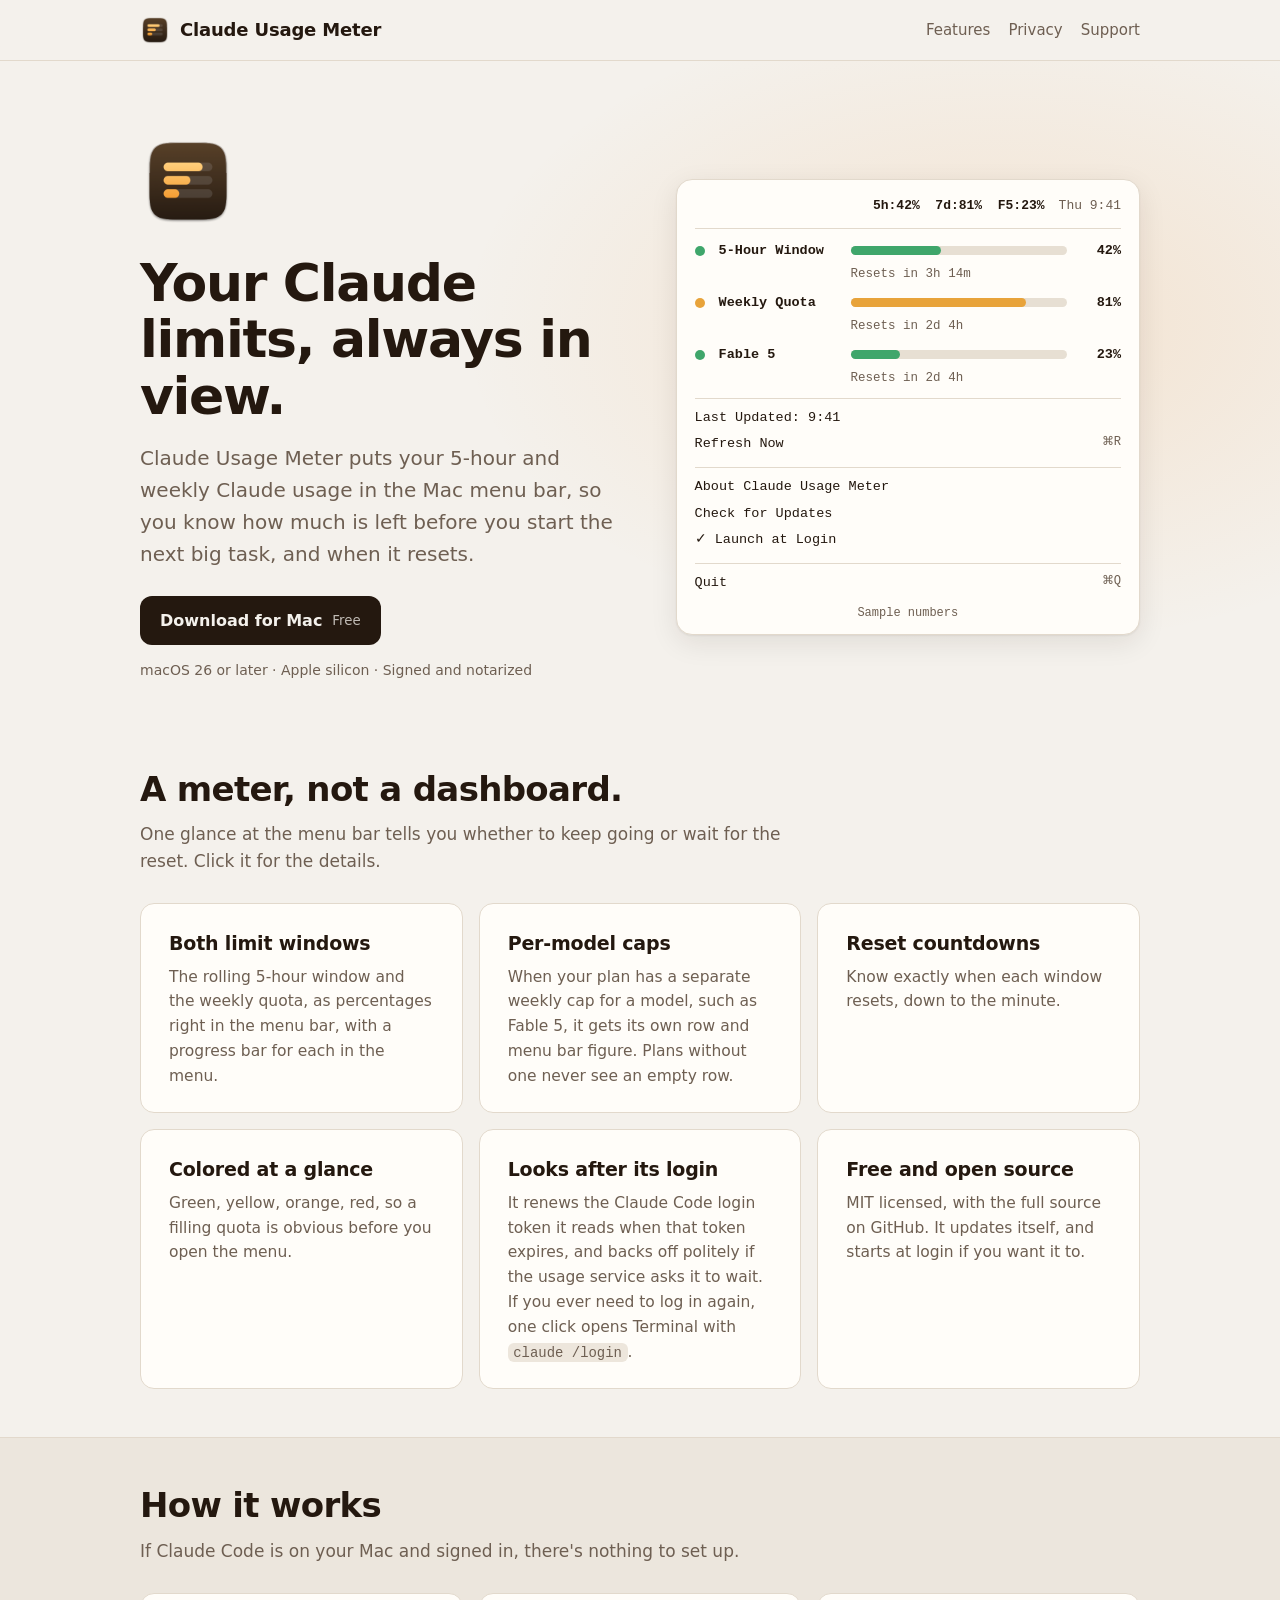
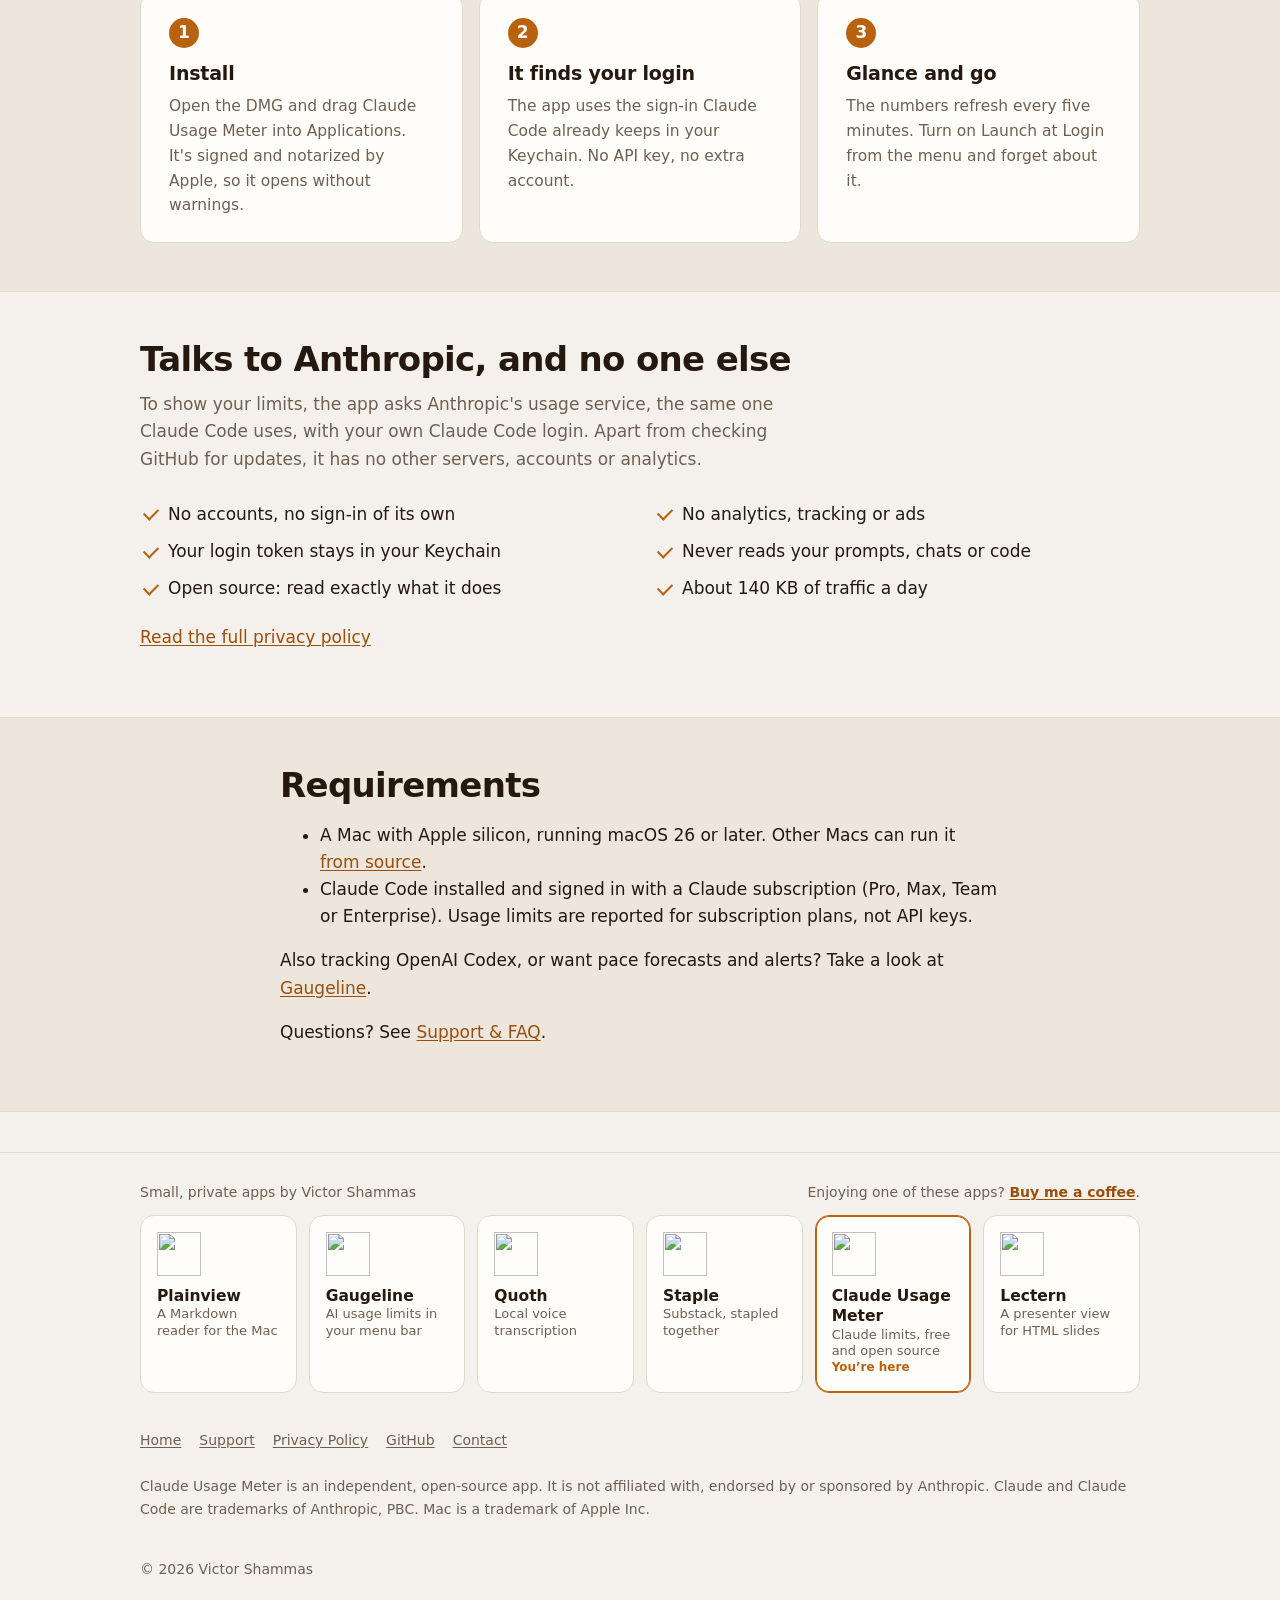
==== docs/index.html @ 20215e48 "App bar: add Lectern Co-Authored-By: Claude Opus 5.5 <noreply@anthropic.com>" ====
<!doctype html>
<html lang="en">
<head>
<meta charset="utf-8">
<meta name="viewport" content="width=device-width, initial-scale=1">
<title>Claude Usage Meter: your Claude limits in the Mac menu bar</title>
<meta name="description" content="Claude Usage Meter is a free, open-source Mac menu bar app that shows your Claude 5-hour and weekly usage limits, with reset countdowns. It uses your existing Claude Code login.">
<meta name="color-scheme" content="light dark">
<meta property="og:title" content="Claude Usage Meter">
<meta property="og:description" content="Your Claude usage limits, at a glance in the Mac menu bar. Free and open source.">
<meta property="og:image" content="https://victorshammas.com/claude-usage-meter/icon.png">
<link rel="icon" type="image/png" href="favicon.png">
<link rel="apple-touch-icon" href="apple-touch-icon.png">
<link rel="stylesheet" href="style.css">
</head>
<body>
<header class="site-header">
  <div class="wrap">
    <a class="brand" href="./"><img src="icon.png" alt="" width="30" height="30">Claude Usage Meter</a>
    <nav class="nav" aria-label="Main">
      <a href="#features" class="hide-sm">Features</a>
      <a href="#privacy" class="hide-sm">Privacy</a>
      <a href="support.html">Support</a>
    </nav>
  </div>
</header>

<main>
  <section class="hero">
    <div class="wrap">
      <div>
        <img class="hero-icon" src="icon.png" alt="Claude Usage Meter app icon" width="96" height="96">
        <h1>Your Claude limits, always in view.</h1>
        <p class="lede">Claude Usage Meter puts your 5-hour and weekly Claude usage in the Mac menu bar, so you know how much is left before you start the next big task, and when it resets.</p>
        <div class="cta-row">
          <a class="btn" href="https://github.com/victor-shammas/claude-usage-meter/releases/latest/download/ClaudeUsageMeter.dmg">Download for Mac <small>Free</small></a>
          <span class="fineprint">macOS 26 or later · Apple silicon · Signed and notarized</span>
        </div>
      </div>

      <figure class="mock" aria-label="Illustration of the Claude Usage Meter menu with sample numbers" role="img">
        <div class="mock-bar"><b>5h:42%  7d:81%  F5:23%</b><span>Thu 9:41</span></div>
        <div class="row"><span class="dot ok"></span><span class="label">5-Hour Window</span><span class="bar ok"><i style="width:42%"></i></span><span class="pct">42%</span>
          <span class="meta">Resets in 3h 14m</span></div>
        <div class="row"><span class="dot warn"></span><span class="label">Weekly Quota</span><span class="bar warn"><i style="width:81%"></i></span><span class="pct">81%</span>
          <span class="meta">Resets in 2d 4h</span></div>
        <div class="row"><span class="dot ok"></span><span class="label">Fable 5</span><span class="bar ok"><i style="width:23%"></i></span><span class="pct">23%</span>
          <span class="meta">Resets in 2d 4h</span></div>
        <div class="sep"></div>
        <div class="item"><span>Last Updated: 9:41</span></div>
        <div class="item"><span>Refresh Now</span><kbd>⌘R</kbd></div>
        <div class="sep"></div>
        <div class="item"><span>About Claude Usage Meter</span></div>
        <div class="item"><span>Check for Updates</span></div>
        <div class="item"><span>✓ Launch at Login</span></div>
        <div class="sep"></div>
        <div class="item"><span>Quit</span><kbd>⌘Q</kbd></div>
        <p class="demo">Sample numbers</p>
      </figure>
    </div>
  </section>

  <section id="features">
    <div class="wrap">
      <h2>A meter, not a dashboard.</h2>
      <p class="section-lede">One glance at the menu bar tells you whether to keep going or wait for the reset. Click it for the details.</p>
      <div class="grid">
        <div class="card"><h3>Both limit windows</h3><p>The rolling 5-hour window and the weekly quota, as percentages right in the menu bar, with a progress bar for each in the menu.</p></div>
        <div class="card"><h3>Per-model caps</h3><p>When your plan has a separate weekly cap for a model, such as Fable 5, it gets its own row and menu bar figure. Plans without one never see an empty row.</p></div>
        <div class="card"><h3>Reset countdowns</h3><p>Know exactly when each window resets, down to the minute.</p></div>
        <div class="card"><h3>Colored at a glance</h3><p>Green, yellow, orange, red, so a filling quota is obvious before you open the menu.</p></div>
        <div class="card"><h3>Looks after its login</h3><p>It renews the Claude Code login token it reads when that token expires, and backs off politely if the usage service asks it to wait. If you ever need to log in again, one click opens Terminal with <code>claude /login</code>.</p></div>
        <div class="card"><h3>Free and open source</h3><p>MIT licensed, with the full source on GitHub. It updates itself, and starts at login if you want it to.</p></div>
      </div>
    </div>
  </section>

  <section class="band" id="how">
    <div class="wrap">
      <h2>How it works</h2>
      <p class="section-lede">If Claude Code is on your Mac and signed in, there's nothing to set up.</p>
      <div class="steps">
        <div class="card"><h3>Install</h3><p>Open the DMG and drag Claude Usage Meter into Applications. It's signed and notarized by Apple, so it opens without warnings.</p></div>
        <div class="card"><h3>It finds your login</h3><p>The app uses the sign-in Claude Code already keeps in your Keychain. No API key, no extra account.</p></div>
        <div class="card"><h3>Glance and go</h3><p>The numbers refresh every five minutes. Turn on Launch at Login from the menu and forget about it.</p></div>
      </div>
    </div>
  </section>

  <section id="privacy">
    <div class="wrap">
      <h2>Talks to Anthropic, and no one else</h2>
      <p class="section-lede">To show your limits, the app asks Anthropic's usage service, the same one Claude Code uses, with your own Claude Code login. Apart from checking GitHub for updates, it has no other servers, accounts or analytics.</p>
      <ul class="checks">
        <li>No accounts, no sign-in of its own</li>
        <li>No analytics, tracking or ads</li>
        <li>Your login token stays in your Keychain</li>
        <li>Never reads your prompts, chats or code</li>
        <li>Open source: read exactly what it does</li>
        <li>About 140 KB of traffic a day</li>
      </ul>
      <p style="margin-top:22px"><a href="privacy.html">Read the full privacy policy</a></p>
    </div>
  </section>

  <section class="band">
    <div class="wrap narrow">
      <h2>Requirements</h2>
      <ul>
        <li>A Mac with Apple silicon, running macOS 26 or later. Other Macs can run it <a href="https://github.com/victor-shammas/claude-usage-meter#run-from-source">from source</a>.</li>
        <li>Claude Code installed and signed in with a Claude subscription (Pro, Max, Team or Enterprise). Usage limits are reported for subscription plans, not API keys.</li>
      </ul>
      <p>Also tracking OpenAI Codex, or want pace forecasts and alerts? Take a look at <a href="https://victorshammas.com/gaugeline/">Gaugeline</a>.</p>
      <p>Questions? See <a href="support.html">Support &amp; FAQ</a>.</p>
    </div>
  </section>
</main>

<section class="app-bar" aria-label="Apps by Victor Shammas">
  <div class="wrap">
    <div class="app-bar-head">
      <p class="app-bar-title"><a href="https://victorshammas.com/apps/">Small, private apps by Victor Shammas</a></p>
      <p class="app-bar-coffee">Enjoying one of these apps? <a href="https://buymeacoffee.com/victorshammas">Buy me a coffee</a>.</p>
    </div>
    <div class="app-tiles">
      <a class="app-tile" href="https://victorshammas.com/plainview/"><img src="https://victorshammas.com/plainview/icon.png" alt="" width="44" height="44"><span><strong>Plainview</strong><small>A Markdown reader for the Mac</small></span></a>
      <a class="app-tile" href="https://victorshammas.com/gaugeline/"><img src="https://victorshammas.com/gaugeline/icon.png" alt="" width="44" height="44"><span><strong>Gaugeline</strong><small>AI usage limits in your menu bar</small></span></a>
      <a class="app-tile" href="https://victorshammas.com/quoth/"><img src="https://victorshammas.com/quoth/icon.png" alt="" width="44" height="44"><span><strong>Quoth</strong><small>Local voice transcription</small></span></a>
      <a class="app-tile" href="https://victorshammas.com/staple/"><img src="https://victorshammas.com/staple/icon.png" alt="" width="44" height="44"><span><strong>Staple</strong><small>Substack, stapled together</small></span></a>
      <a class="app-tile current" aria-current="page" href="https://victorshammas.com/claude-usage-meter/"><img src="https://victorshammas.com/claude-usage-meter/icon.png" alt="" width="44" height="44"><span><strong>Claude Usage Meter</strong><small>Claude limits, free and open source</small><em>You’re here</em></span></a>
      <a class="app-tile" href="https://victorshammas.com/lectern/"><img src="https://victorshammas.com/lectern/icon.png" alt="" width="44" height="44"><span><strong>Lectern</strong><small>A presenter view for HTML slides</small></span></a>
    </div>
  </div>
</section>

<footer>
  <div class="wrap">
    <nav aria-label="Footer"><a href="./">Home</a><a href="support.html">Support</a><a href="privacy.html">Privacy Policy</a><a href="https://github.com/victor-shammas/claude-usage-meter">GitHub</a><a href="mailto:contact+claude-usage-meter@victorshammas.com">Contact</a></nav>
    <p>Claude Usage Meter is an independent, open-source app. It is not affiliated with, endorsed by or sponsored by Anthropic. Claude and Claude Code are trademarks of Anthropic, PBC. Mac is a trademark of Apple Inc.</p>
    <p>© 2026 Victor Shammas</p>
  </div>
</footer>
</body>
</html>
---- docs/style.css ----
/* Claude Usage Meter site: one stylesheet, no external fonts, scripts or trackers.
   Shared with Plainview, Gaugeline and Quoth, apart from the hero mock. */
:root {
  /* Brand palette, matching the app icon: espresso (#46321F → #1C140E), amber (#FFC56A → #EE8A25), cream (#FFF1DC). */
  --bg: #f4f1ec;
  --surface: #fffdf9;
  --surface-2: #ece6dd;
  --text: #24180f;
  --muted: #6e5f52;
  --line: #e2d9cc;
  --accent: #b8610f;
  --accent-ink: #ffffff;
  --link: #9a4f0b;
  --glow: rgba(238, 138, 37, .14);
  --ok: #3fa66b;
  --warn: #e8a33a;
  --bad: #e0563a;
  --track: #e7dfd3;
  --code-bg: #ede6dc;
  --shadow: 0 1px 2px rgba(36, 24, 15, .06), 0 8px 28px rgba(36, 24, 15, .09);
  --radius: 14px;
  color-scheme: light dark;
}
@media (prefers-color-scheme: dark) {
  :root {
    --bg: #1c140e;
    --surface: #2a1f16;
    --surface-2: #241a12;
    --text: #f6ebdd;
    --muted: #bca892;
    --line: #46321f;
    --accent: #ffb457;
    --accent-ink: #1c140e;
    --link: #ffc56a;
    --glow: rgba(255, 197, 106, .12);
    --track: #46321f;
    --code-bg: #33261b;
    --shadow: 0 1px 2px rgba(0, 0, 0, .35), 0 10px 30px rgba(0, 0, 0, .4);
  }
}

* { box-sizing: border-box; }
html { -webkit-text-size-adjust: 100%; }
body {
  margin: 0;
  background: var(--bg);
  color: var(--text);
  font: 17px/1.6 -apple-system, BlinkMacSystemFont, "SF Pro Text", "Segoe UI", system-ui, sans-serif;
  -webkit-font-smoothing: antialiased;
}
a { color: var(--link); text-underline-offset: 2px; }
a:hover { text-decoration-thickness: 2px; }
img { max-width: 100%; height: auto; }
code, kbd {
  font: .9em/1.4 ui-monospace, "SF Mono", Menlo, monospace;
  background: var(--code-bg);
  border-radius: 6px;
  padding: .12em .4em;
  overflow-wrap: anywhere;
}
pre {
  background: var(--code-bg);
  border-radius: 10px;
  padding: 14px 16px;
  overflow-x: auto;
  font: 14px/1.5 ui-monospace, "SF Mono", Menlo, monospace;
}
pre code { background: none; padding: 0; }

.wrap { max-width: 1040px; margin: 0 auto; padding: 0 20px; }
.narrow { max-width: 760px; }

/* Header */
.site-header { border-bottom: 1px solid var(--line); background: color-mix(in srgb, var(--bg) 88%, transparent); position: sticky; top: 0; backdrop-filter: saturate(160%) blur(12px); -webkit-backdrop-filter: saturate(160%) blur(12px); z-index: 10; }
.site-header .wrap { display: flex; align-items: center; justify-content: space-between; gap: 16px; height: 60px; }
.brand { display: flex; align-items: center; gap: 10px; font-weight: 700; font-size: 18px; color: var(--text); text-decoration: none; letter-spacing: -.01em; }
.brand img { width: 30px; height: 30px; }
.nav { display: flex; gap: 18px; font-size: 15px; }
.nav a { color: var(--muted); text-decoration: none; }
.nav a:hover, .nav a[aria-current="page"] { color: var(--text); }

/* Hero */
.hero { padding: 72px 0 40px; background: radial-gradient(60% 70% at 78% 40%, var(--glow), transparent 70%); }
.hero .wrap { display: grid; grid-template-columns: 1.05fr 1fr; gap: 48px; align-items: center; }
.hero-icon { width: 96px; height: 96px; margin-bottom: 18px; }
h1 { font-size: clamp(34px, 5vw, 52px); line-height: 1.08; letter-spacing: -.025em; margin: 0 0 18px; }
.lede { font-size: 20px; color: var(--muted); margin: 0 0 26px; max-width: 34em; }
.cta-row { display: flex; flex-wrap: wrap; align-items: center; gap: 14px 18px; }
.btn {
  display: inline-flex; align-items: center; gap: 10px;
  background: var(--text); color: var(--bg);
  padding: 12px 20px; border-radius: 12px;
  font-weight: 600; text-decoration: none; font-size: 16px;
}
.btn:hover { opacity: .9; }
.btn small { font-weight: 500; opacity: .75; }
.fineprint { color: var(--muted); font-size: 14px; }

/* Menu mock (pure CSS, sample numbers): the app's menu bar title and dropdown. */
.mock { margin: 0; background: var(--surface); border: 1px solid var(--line); border-radius: 16px; box-shadow: var(--shadow); padding: 16px 18px 12px; font: 13.5px/1.5 ui-monospace, "SF Mono", Menlo, monospace; }
.mock-bar { display: flex; justify-content: flex-end; gap: 14px; color: var(--muted); font-size: 13px; padding-bottom: 12px; border-bottom: 1px solid var(--line); margin-bottom: 12px; }
.mock-bar b { color: var(--text); font-weight: 600; font-variant-numeric: tabular-nums; white-space: pre; }
.row { display: grid; grid-template-columns: 14px 122px 1fr 44px; gap: 10px; align-items: center; margin: 9px 0; }
.row .dot { width: 10px; height: 10px; border-radius: 50%; }
.row .label { font-weight: 600; }
.row .pct { text-align: right; font-variant-numeric: tabular-nums; font-weight: 600; }
.bar { position: relative; height: 9px; border-radius: 9px; background: var(--track); }
.bar > i { position: absolute; inset: 0 auto 0 0; border-radius: 9px; }
.ok > i, .dot.ok { background: var(--ok); } .warn > i, .dot.warn { background: var(--warn); } .bad > i, .dot.bad { background: var(--bad); }
.meta { grid-column: 3 / 5; color: var(--muted); font-size: 12.5px; margin-top: -6px; }
.mock .sep { border-top: 1px solid var(--line); margin: 10px 0 6px; }
.mock .item { color: var(--text); font-size: 13.5px; padding: 3px 0; display: flex; justify-content: space-between; }
.mock .item kbd { background: none; color: var(--muted); padding: 0; }
.mock .demo { color: var(--muted); font-size: 12px; text-align: center; margin: 8px 0 0; }

/* Download panel */
.download { display: grid; grid-template-columns: 1fr auto; gap: 24px; align-items: center; }
.download .btn { white-space: nowrap; }
@media (max-width: 820px) { .download { grid-template-columns: 1fr; } }

/* Sections */
section { padding: 48px 0; }
h2 { font-size: clamp(26px, 3.4vw, 34px); letter-spacing: -.02em; line-height: 1.15; margin: 0 0 12px; }
h3 { font-size: 19px; margin: 0 0 6px; letter-spacing: -.01em; }
.section-lede { color: var(--muted); margin: 0 0 28px; max-width: 40em; }
.grid { display: grid; grid-template-columns: repeat(3, 1fr); gap: 16px; }
.card { background: var(--surface); border: 1px solid var(--line); border-radius: var(--radius); padding: 24px 28px; }
.card p { margin: 0; color: var(--muted); font-size: 15.5px; }
.steps { counter-reset: s; display: grid; grid-template-columns: repeat(3, 1fr); gap: 16px; }
.steps .card::before { counter-increment: s; content: counter(s); display: inline-grid; place-items: center; width: 30px; height: 30px; border-radius: 50%; background: var(--accent); color: var(--accent-ink); font-weight: 700; margin-bottom: 10px; }
.band { background: var(--surface-2); border-block: 1px solid var(--line); }
.checks { list-style: none; padding: 0; margin: 0; display: grid; grid-template-columns: 1fr 1fr; gap: 10px 28px; }
.checks li { padding-left: 28px; position: relative; }
.checks li::before { content: ""; position: absolute; left: 4px; top: .45em; width: 12px; height: 7px; border-left: 2.5px solid var(--accent); border-bottom: 2.5px solid var(--accent); transform: rotate(-45deg); }

/* Docs pages */
.doc { padding: 48px 0 24px; }
.doc h1 { font-size: clamp(30px, 4.4vw, 42px); }
.doc h2 { font-size: 24px; margin-top: 40px; }
.doc h3 { margin-top: 26px; }
.doc p, .doc li { color: var(--text); }
.doc .meta-line { color: var(--muted); margin-top: -6px; }
.tldr { background: var(--surface); border: 1px solid var(--line); border-left: 4px solid var(--accent); border-radius: 10px; padding: 18px 28px; margin: 24px 0; }
.tldr ul { margin: 8px 0 0; padding-left: 20px; }
table { width: 100%; border-collapse: collapse; margin: 16px 0; font-size: 15.5px; display: block; overflow-x: auto; }
th, td { text-align: left; vertical-align: top; padding: 10px 12px; border-bottom: 1px solid var(--line); }
th { color: var(--muted); font-weight: 600; font-size: 14px; }
details { background: var(--surface); border: 1px solid var(--line); border-radius: 12px; padding: 6px 28px; margin: 12px 0; }
details[open] { padding-bottom: 18px; }
summary { cursor: pointer; font-weight: 600; padding: 14px 0; list-style-position: inside; }
summary::-webkit-details-marker { margin-right: 6px; }
details > :not(summary) { margin-left: 0; margin-right: 0; }
summary::marker { color: var(--muted); }
.toc { display: flex; flex-wrap: wrap; gap: 8px; margin: 18px 0 8px; padding: 0; list-style: none; }
.toc a { display: inline-block; padding: 6px 12px; border: 1px solid var(--line); border-radius: 999px; text-decoration: none; color: var(--text); font-size: 14.5px; background: var(--surface); }

/* Footer */
footer { border-top: 1px solid var(--line); margin-top: 40px; padding: 28px 0 40px; color: var(--muted); font-size: 14px; }
footer .wrap { display: grid; gap: 10px; }
footer nav { display: flex; flex-wrap: wrap; gap: 18px; }
footer a { color: var(--muted); }

@media (max-width: 820px) {
  details, .card, .tldr { padding-left: 20px; padding-right: 20px; }
  .hero { padding-top: 40px; }
  .hero .wrap, .grid, .steps { grid-template-columns: 1fr; }
  .hero .wrap { gap: 32px; }
  .checks { grid-template-columns: 1fr; }
  .nav { gap: 14px; }
}
@media (max-width: 600px) {
  .stack thead { display: none; }
  .stack, .stack tbody, .stack tr, .stack td { display: block; width: 100%; }
  .stack tr { border-bottom: 1px solid var(--line); padding: 8px 0; }
  .stack td { border: 0; padding: 4px 0; }
  .stack td:first-child { font-weight: 600; }
  .stack td:not(:first-child)::before { content: attr(data-label) ": "; color: var(--muted); font-weight: 600; }
}
@media (max-width: 420px) {
  .nav a.hide-sm { display: none; }
  body { font-size: 16px; }
  .lede { font-size: 18px; }
}

/* App bar: the family of apps, shared by every site (Plainview, Gaugeline, Quoth, Staple, Claude Usage Meter). */
.app-bar { border-top: 1px solid var(--line); margin-top: 40px; padding: 28px 0 8px; }
.app-bar + footer { margin-top: 0; border-top: 0; }
.app-bar-title { color: var(--muted); font-size: 14px; margin: 0 0 12px; }
.app-bar-head { display: flex; flex-wrap: wrap; justify-content: space-between; align-items: baseline; gap: 4px 18px; margin: 0 0 12px; }
.app-bar-head p { margin: 0; color: var(--muted); font-size: 14px; }
.app-bar-title a { color: inherit; text-decoration: none; }
.app-bar-title a:hover { color: var(--text); text-decoration: underline; }
.app-bar-coffee a { color: var(--link); font-weight: 600; }
.app-tiles { display: grid; grid-template-columns: repeat(6, 1fr); gap: 12px; }
.app-tile { display: flex; align-items: center; gap: 12px; padding: 12px 14px; border: 1px solid var(--line); border-radius: var(--radius); background: var(--surface); color: var(--text); text-decoration: none; }
.app-tile:hover { border-color: var(--accent); }
.app-tile img { width: 44px; height: 44px; flex: none; }
.app-tile span { display: grid; line-height: 1.3; }
.app-tile strong { font-size: 15.5px; }
.app-tile small { color: var(--muted); font-size: 13px; }
.app-tile em { color: var(--accent); font-size: 12px; font-style: normal; font-weight: 600; }
.app-tile.current { box-shadow: inset 0 0 0 1px var(--accent); border-color: var(--accent); }
/* Five across: stack icon over text so the names fit on one line. */
@media (min-width: 1001px) {
  .app-tile { flex-direction: column; align-items: flex-start; gap: 10px; padding: 16px; }
}
@media (max-width: 1000px) { .app-tiles { grid-template-columns: repeat(3, 1fr); } }
@media (max-width: 760px) { .app-tiles { grid-template-columns: 1fr 1fr; } }
@media (max-width: 560px) { .app-tiles { grid-template-columns: 1fr; } }
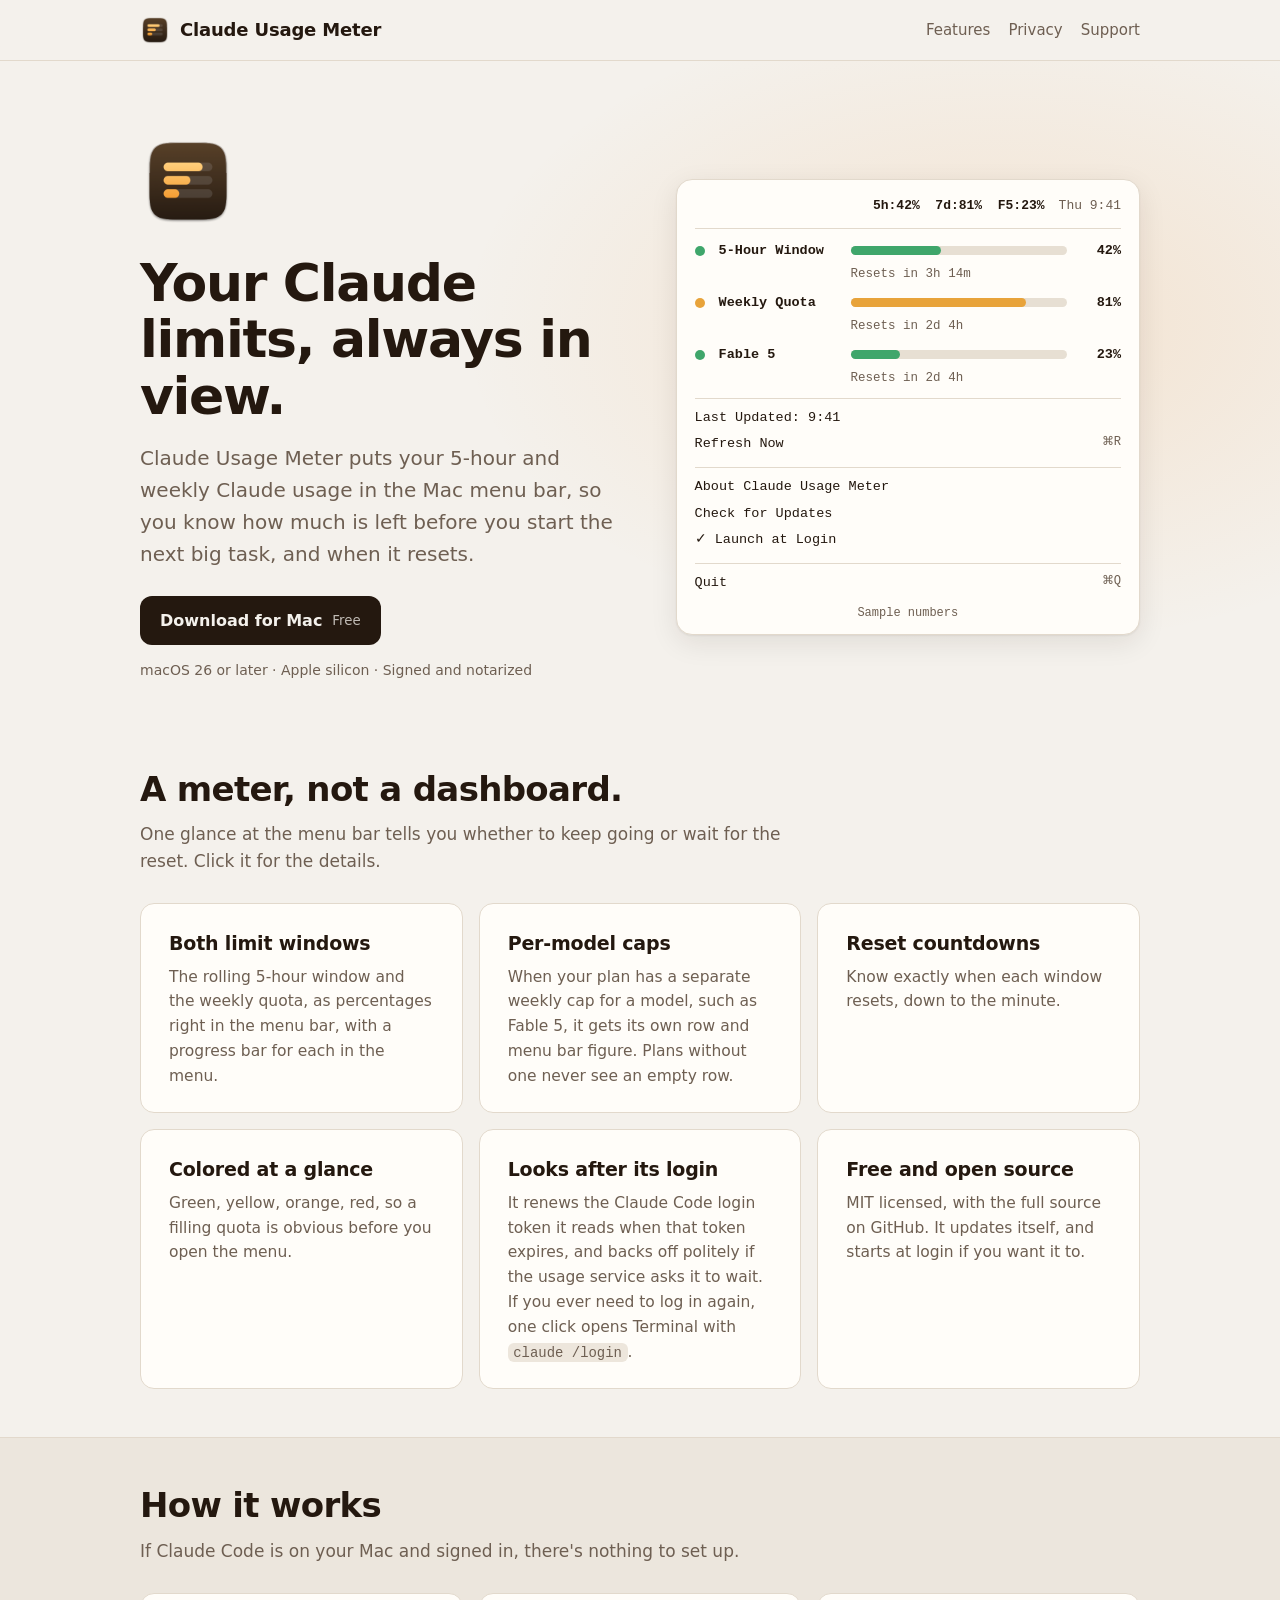
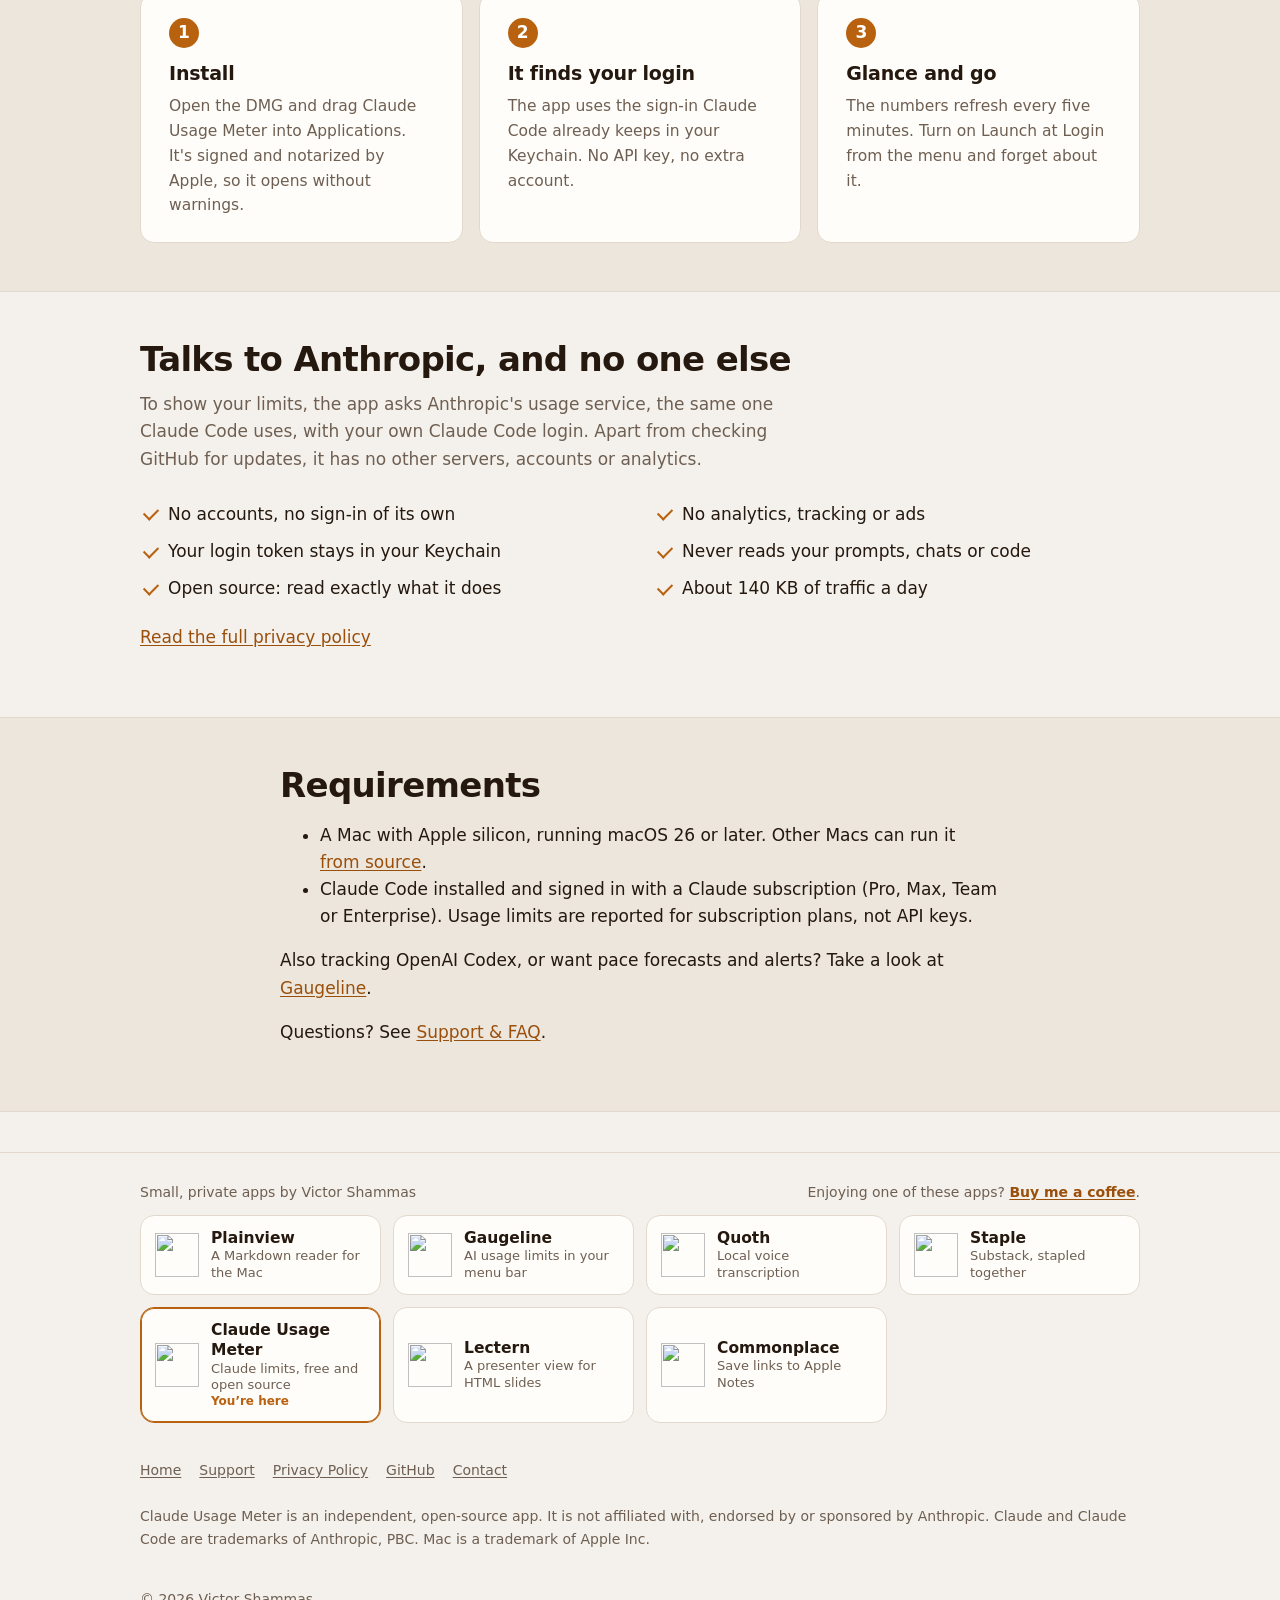
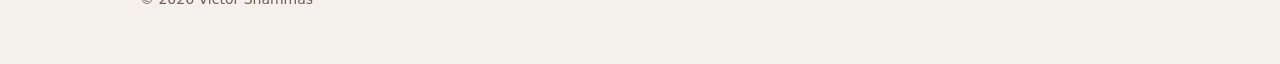
==== commit 5defa097: "App bar: add Commonplace; four across, then three Adds a Commonplace tile (victorshammas.com/commonp" ====
--- a/docs/index.html
+++ b/docs/index.html
@@ -129,6 +129,7 @@
       <a class="app-tile" href="https://victorshammas.com/staple/"><img src="https://victorshammas.com/staple/icon.png" alt="" width="44" height="44"><span><strong>Staple</strong><small>Substack, stapled together</small></span></a>
       <a class="app-tile current" aria-current="page" href="https://victorshammas.com/claude-usage-meter/"><img src="https://victorshammas.com/claude-usage-meter/icon.png" alt="" width="44" height="44"><span><strong>Claude Usage Meter</strong><small>Claude limits, free and open source</small><em>You’re here</em></span></a>
       <a class="app-tile" href="https://victorshammas.com/lectern/"><img src="https://victorshammas.com/lectern/icon.png" alt="" width="44" height="44"><span><strong>Lectern</strong><small>A presenter view for HTML slides</small></span></a>
+      <a class="app-tile" href="https://victorshammas.com/commonplace/"><img src="https://victorshammas.com/commonplace/icon.png" alt="" width="44" height="44"><span><strong>Commonplace</strong><small>Save links to Apple Notes</small></span></a>
     </div>
   </div>
 </section>
--- a/docs/style.css
+++ b/docs/style.css
@@ -182,7 +182,7 @@
   .lede { font-size: 18px; }
 }
 
-/* App bar: the family of apps, shared by every site (Plainview, Gaugeline, Quoth, Staple, Claude Usage Meter). */
+/* App bar: the family of apps, shared by every site (Plainview, Gaugeline, Quoth, Staple, Claude Usage Meter, Lectern, Commonplace). */
 .app-bar { border-top: 1px solid var(--line); margin-top: 40px; padding: 28px 0 8px; }
 .app-bar + footer { margin-top: 0; border-top: 0; }
 .app-bar-title { color: var(--muted); font-size: 14px; margin: 0 0 12px; }
@@ -191,7 +191,7 @@
 .app-bar-title a { color: inherit; text-decoration: none; }
 .app-bar-title a:hover { color: var(--text); text-decoration: underline; }
 .app-bar-coffee a { color: var(--link); font-weight: 600; }
-.app-tiles { display: grid; grid-template-columns: repeat(6, 1fr); gap: 12px; }
+.app-tiles { display: grid; grid-template-columns: repeat(4, 1fr); gap: 12px; }
 .app-tile { display: flex; align-items: center; gap: 12px; padding: 12px 14px; border: 1px solid var(--line); border-radius: var(--radius); background: var(--surface); color: var(--text); text-decoration: none; }
 .app-tile:hover { border-color: var(--accent); }
 .app-tile img { width: 44px; height: 44px; flex: none; }
@@ -200,10 +200,7 @@
 .app-tile small { color: var(--muted); font-size: 13px; }
 .app-tile em { color: var(--accent); font-size: 12px; font-style: normal; font-weight: 600; }
 .app-tile.current { box-shadow: inset 0 0 0 1px var(--accent); border-color: var(--accent); }
-/* Five across: stack icon over text so the names fit on one line. */
-@media (min-width: 1001px) {
-  .app-tile { flex-direction: column; align-items: flex-start; gap: 10px; padding: 16px; }
-}
+/* Seven apps: four across, then three; icon beside the text. */
 @media (max-width: 1000px) { .app-tiles { grid-template-columns: repeat(3, 1fr); } }
 @media (max-width: 760px) { .app-tiles { grid-template-columns: 1fr 1fr; } }
 @media (max-width: 560px) { .app-tiles { grid-template-columns: 1fr; } }
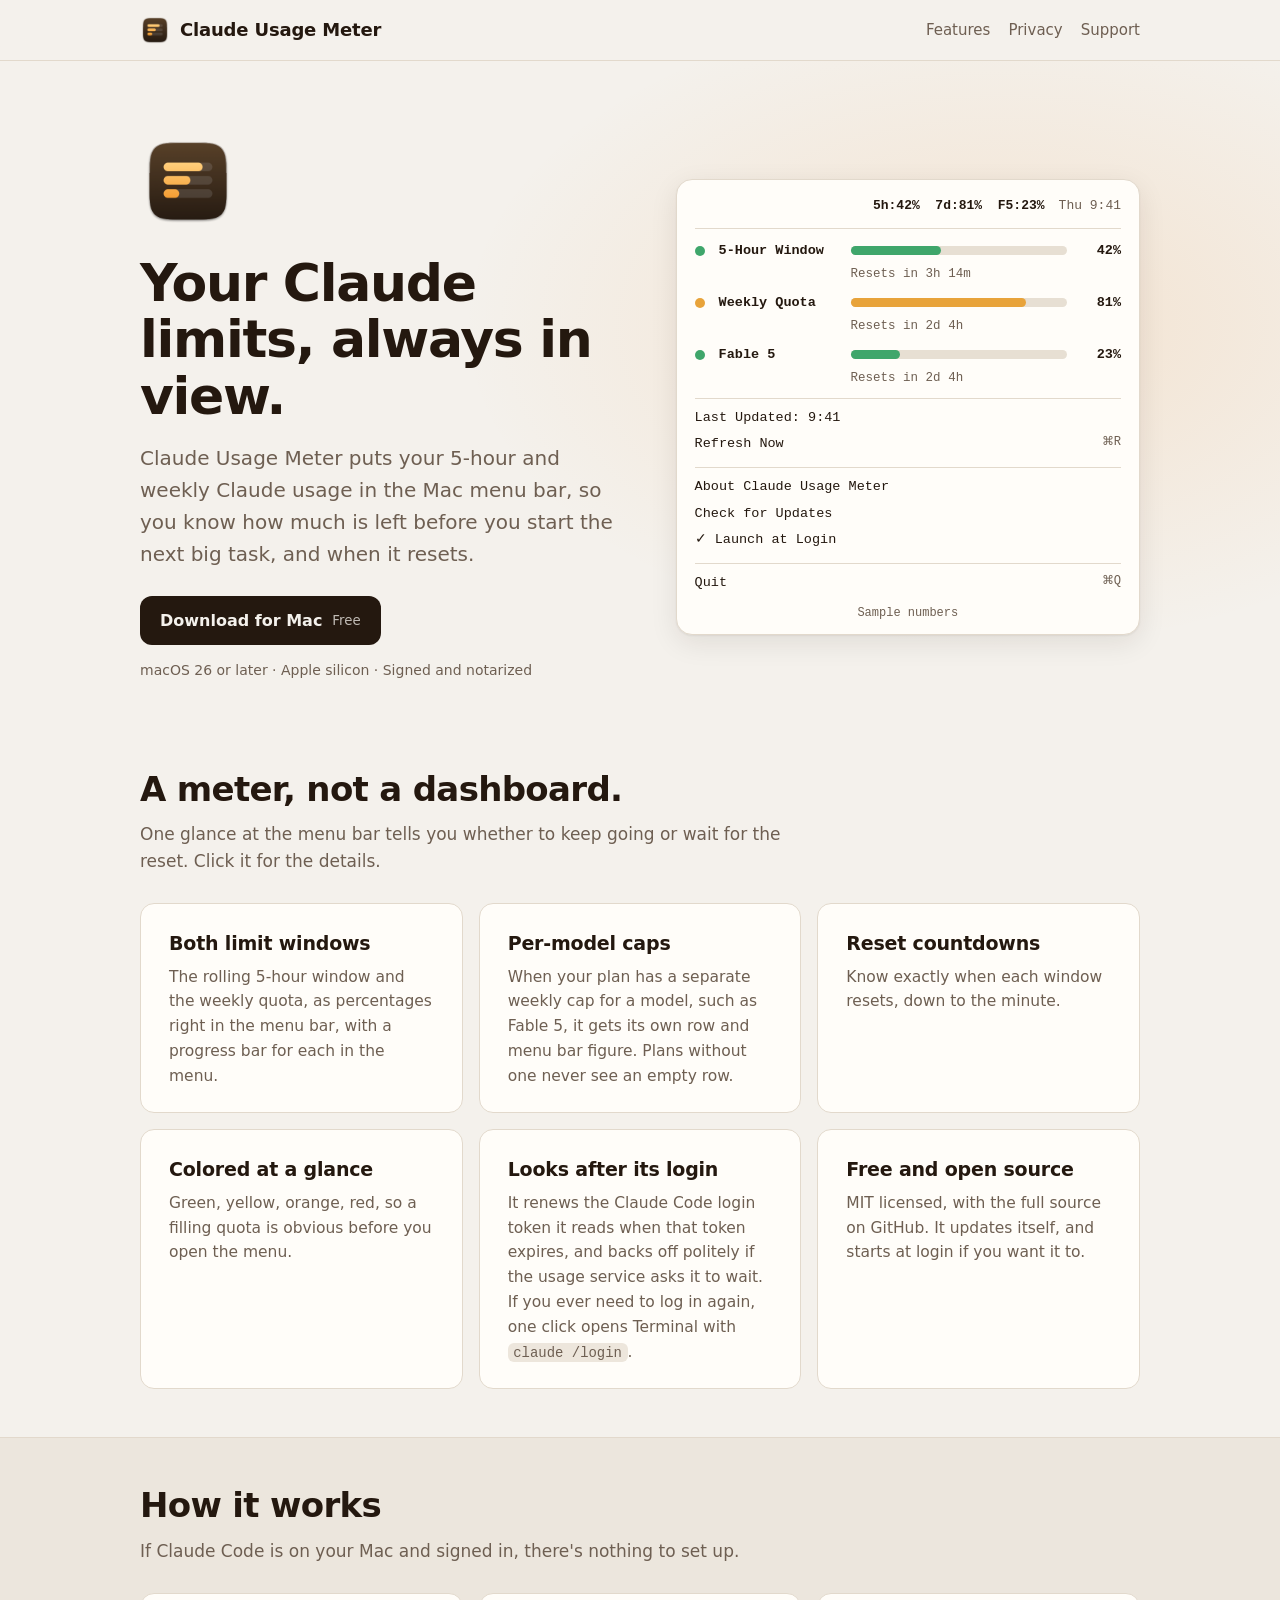
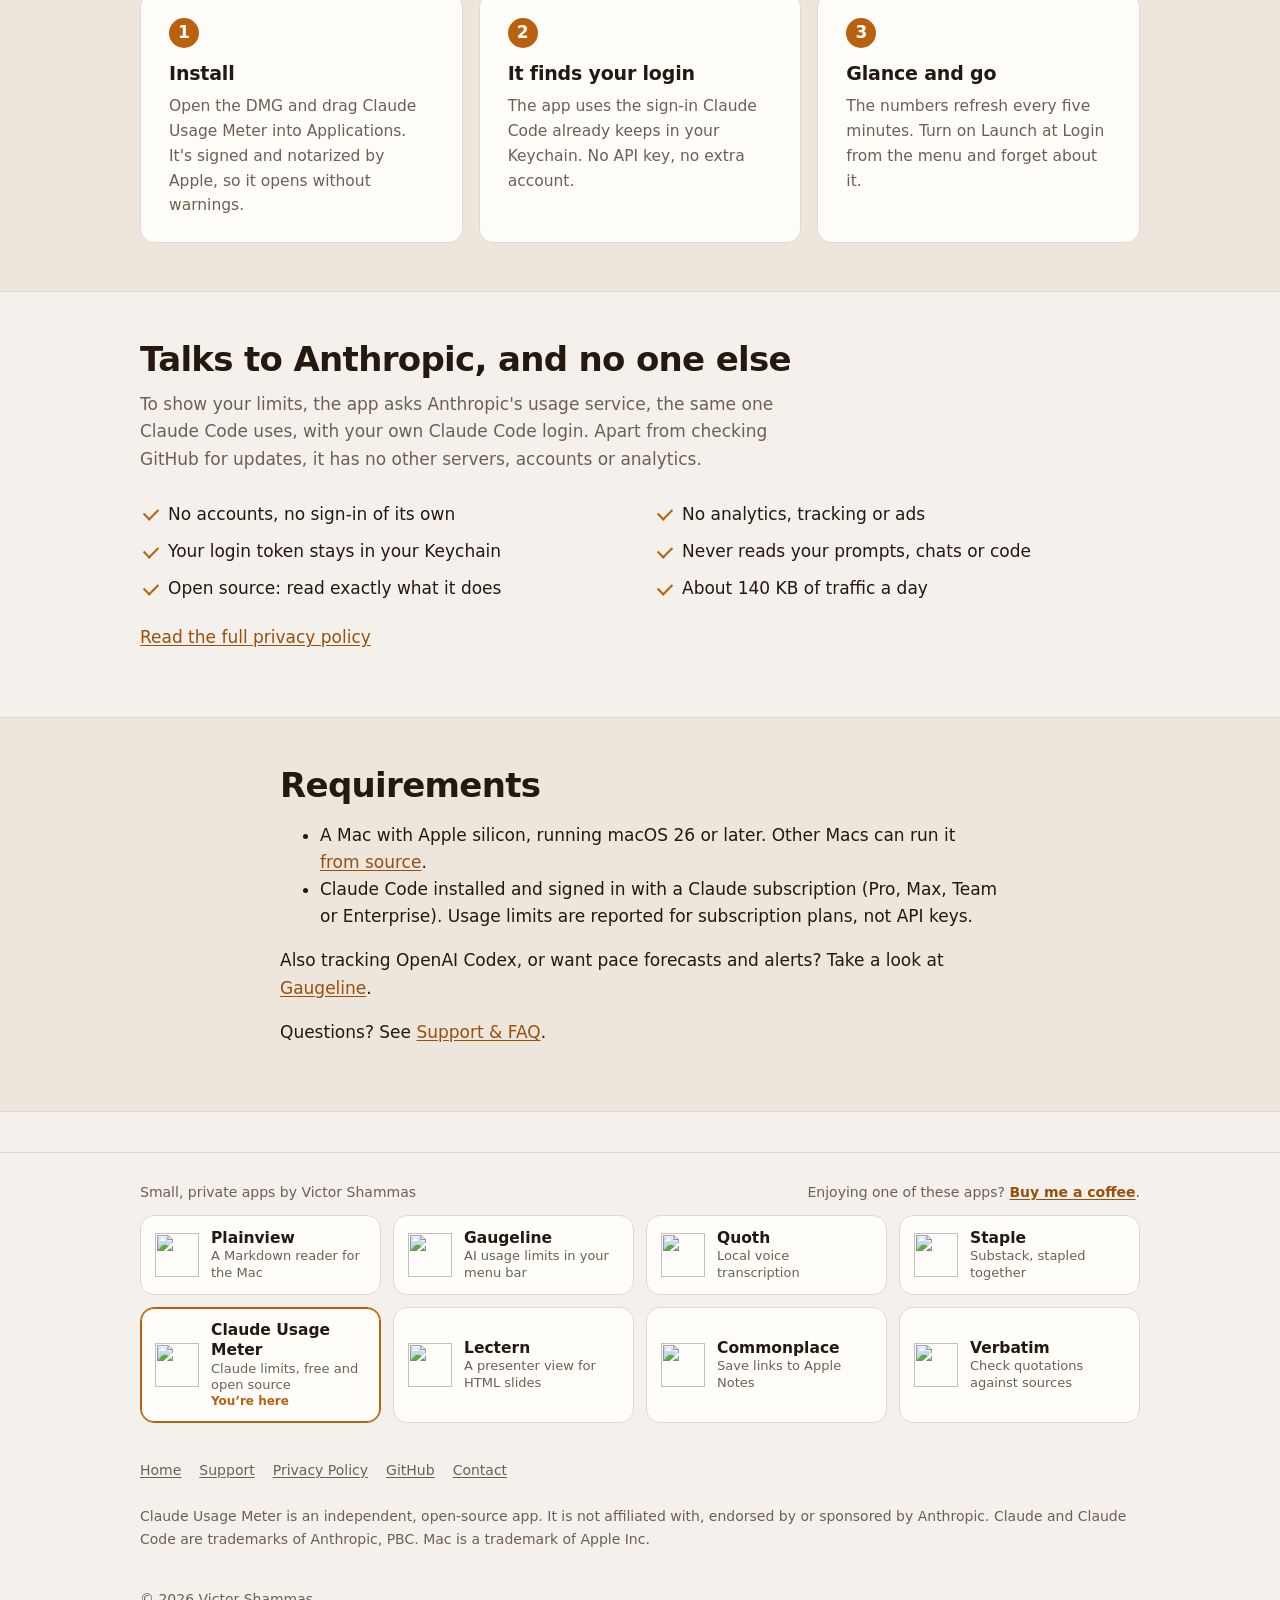
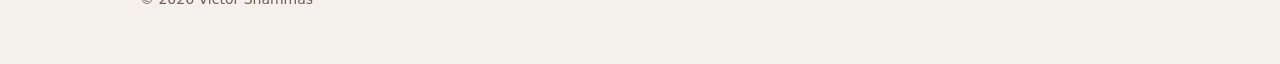
==== commit 5b409949: "App bar: add Verbatim Co-Authored-By: Claude Opus 5.5 <noreply@anthropic.com> Claude-Session: https:" ====
--- a/docs/index.html
+++ b/docs/index.html
@@ -130,6 +130,7 @@
       <a class="app-tile current" aria-current="page" href="https://victorshammas.com/claude-usage-meter/"><img src="https://victorshammas.com/claude-usage-meter/icon.png" alt="" width="44" height="44"><span><strong>Claude Usage Meter</strong><small>Claude limits, free and open source</small><em>You’re here</em></span></a>
       <a class="app-tile" href="https://victorshammas.com/lectern/"><img src="https://victorshammas.com/lectern/icon.png" alt="" width="44" height="44"><span><strong>Lectern</strong><small>A presenter view for HTML slides</small></span></a>
       <a class="app-tile" href="https://victorshammas.com/commonplace/"><img src="https://victorshammas.com/commonplace/icon.png" alt="" width="44" height="44"><span><strong>Commonplace</strong><small>Save links to Apple Notes</small></span></a>
+      <a class="app-tile" href="https://victorshammas.com/verbatim/"><img src="https://victorshammas.com/verbatim/icon.png" alt="" width="44" height="44"><span><strong>Verbatim</strong><small>Check quotations against sources</small></span></a>
     </div>
   </div>
 </section>
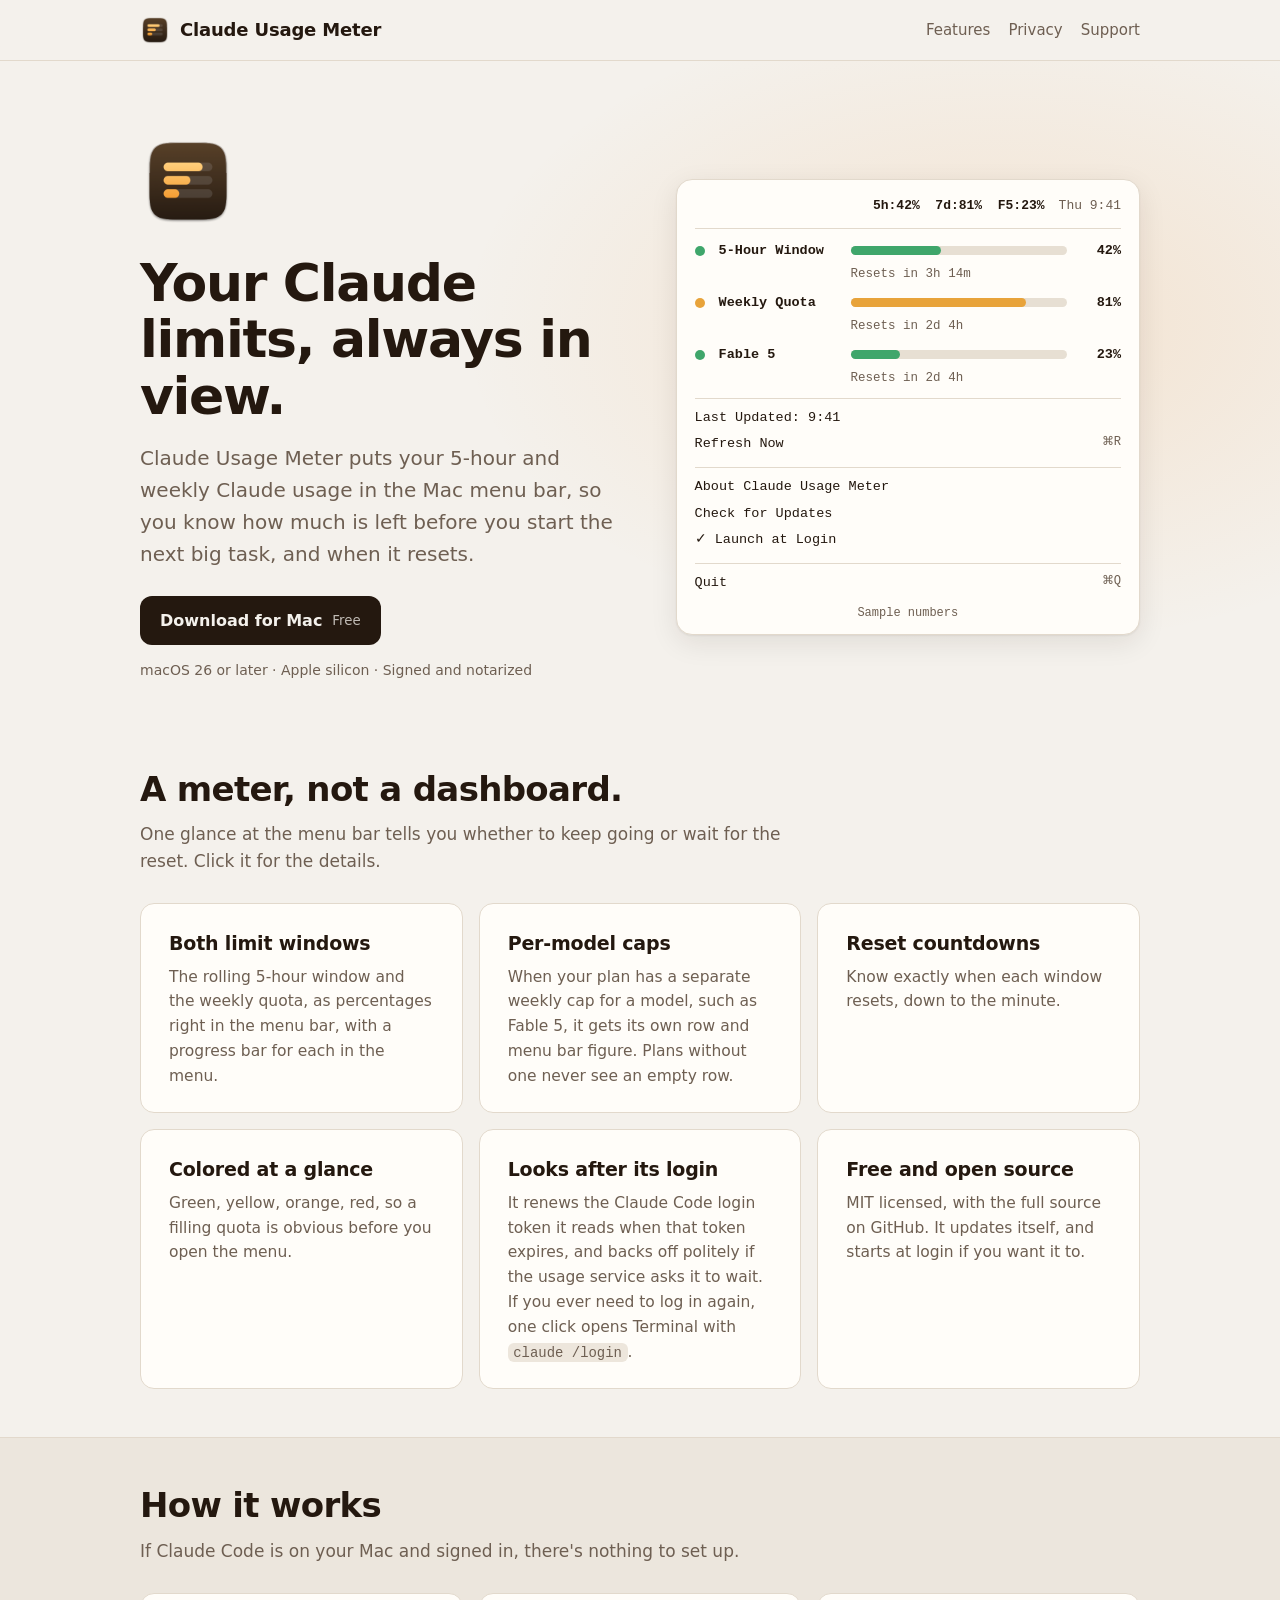
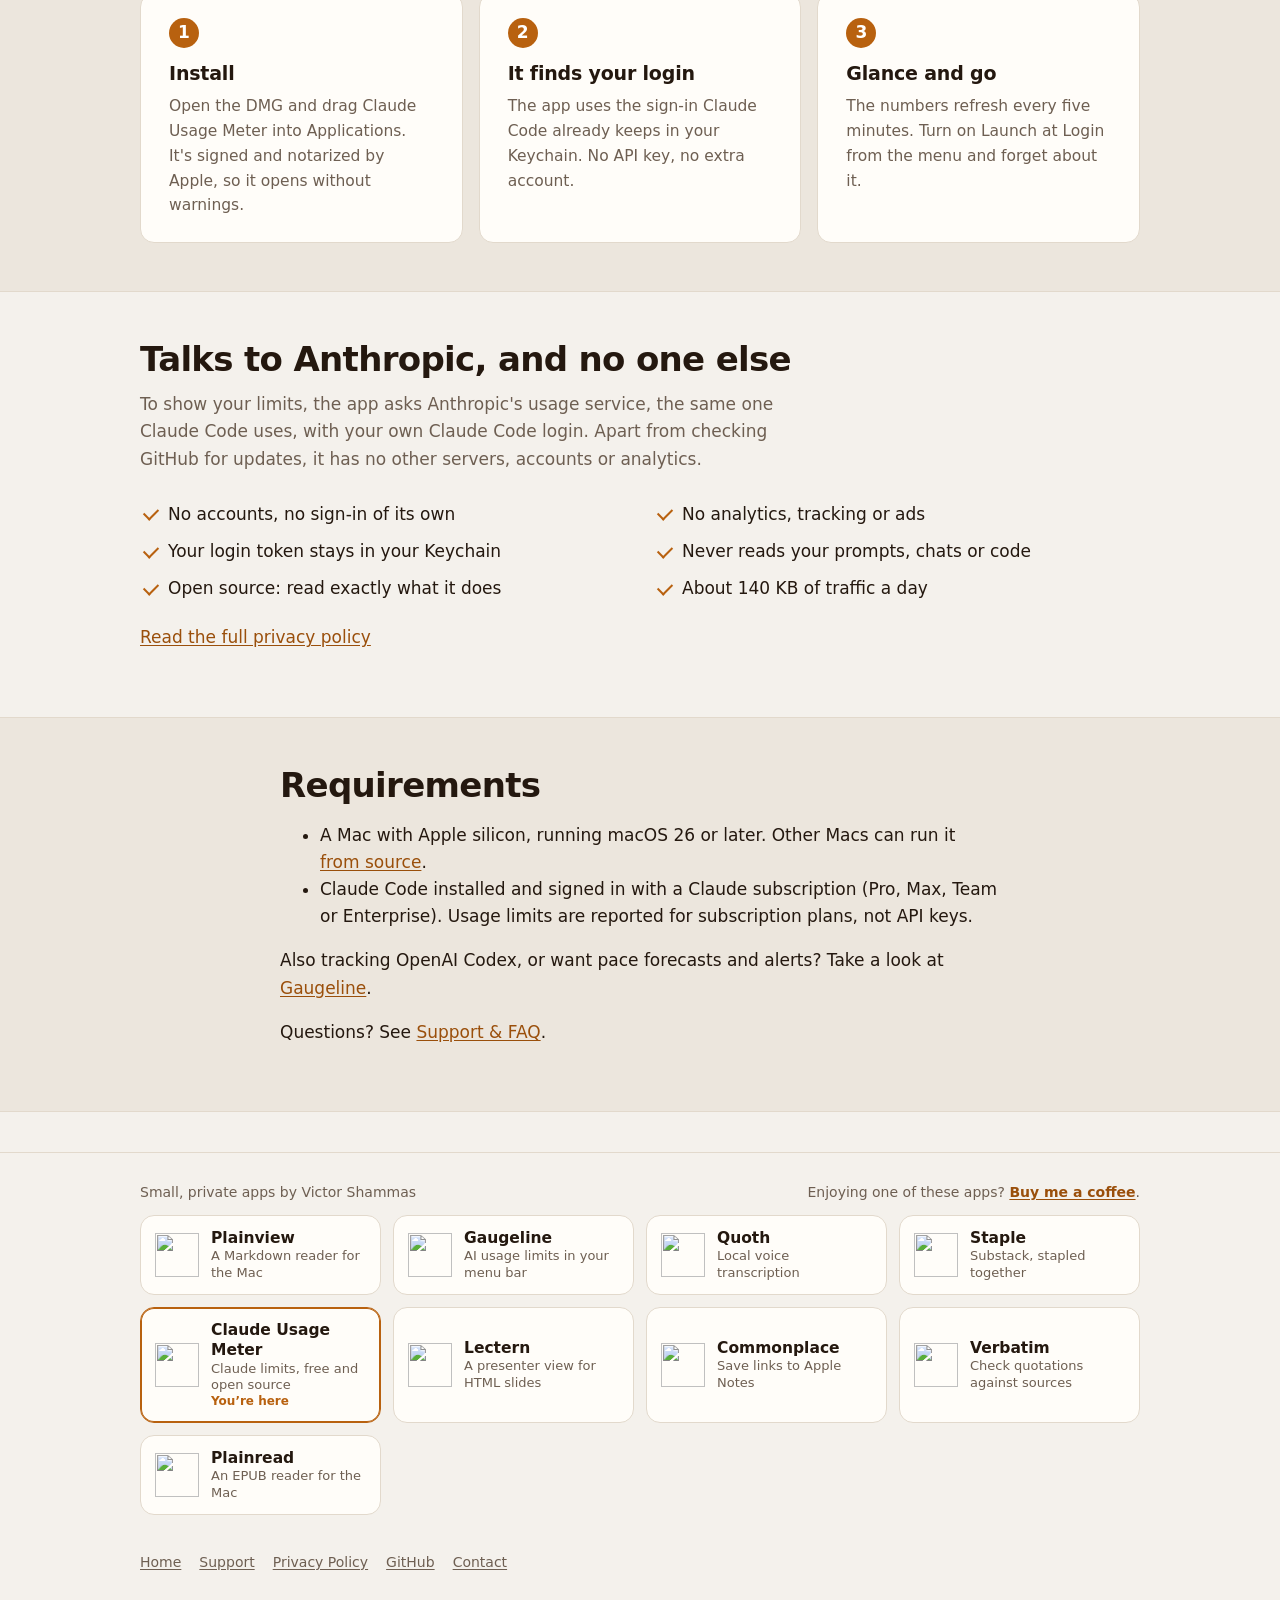
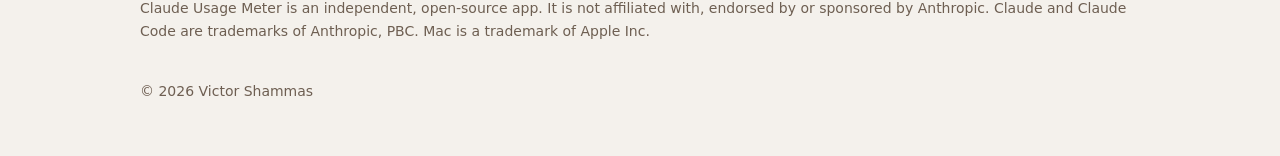
==== commit 35331cd3: "App bar: add Plainread Plainread, an EPUB reader for the Mac (coming soon), joins the row of apps at" ====
--- a/docs/index.html
+++ b/docs/index.html
@@ -131,6 +131,7 @@
       <a class="app-tile" href="https://victorshammas.com/lectern/"><img src="https://victorshammas.com/lectern/icon.png" alt="" width="44" height="44"><span><strong>Lectern</strong><small>A presenter view for HTML slides</small></span></a>
       <a class="app-tile" href="https://victorshammas.com/commonplace/"><img src="https://victorshammas.com/commonplace/icon.png" alt="" width="44" height="44"><span><strong>Commonplace</strong><small>Save links to Apple Notes</small></span></a>
       <a class="app-tile" href="https://victorshammas.com/verbatim/"><img src="https://victorshammas.com/verbatim/icon.png" alt="" width="44" height="44"><span><strong>Verbatim</strong><small>Check quotations against sources</small></span></a>
+      <a class="app-tile" href="https://victorshammas.com/plainread/"><img src="https://victorshammas.com/plainread/icon.png" alt="" width="44" height="44"><span><strong>Plainread</strong><small>An EPUB reader for the Mac</small></span></a>
     </div>
   </div>
 </section>
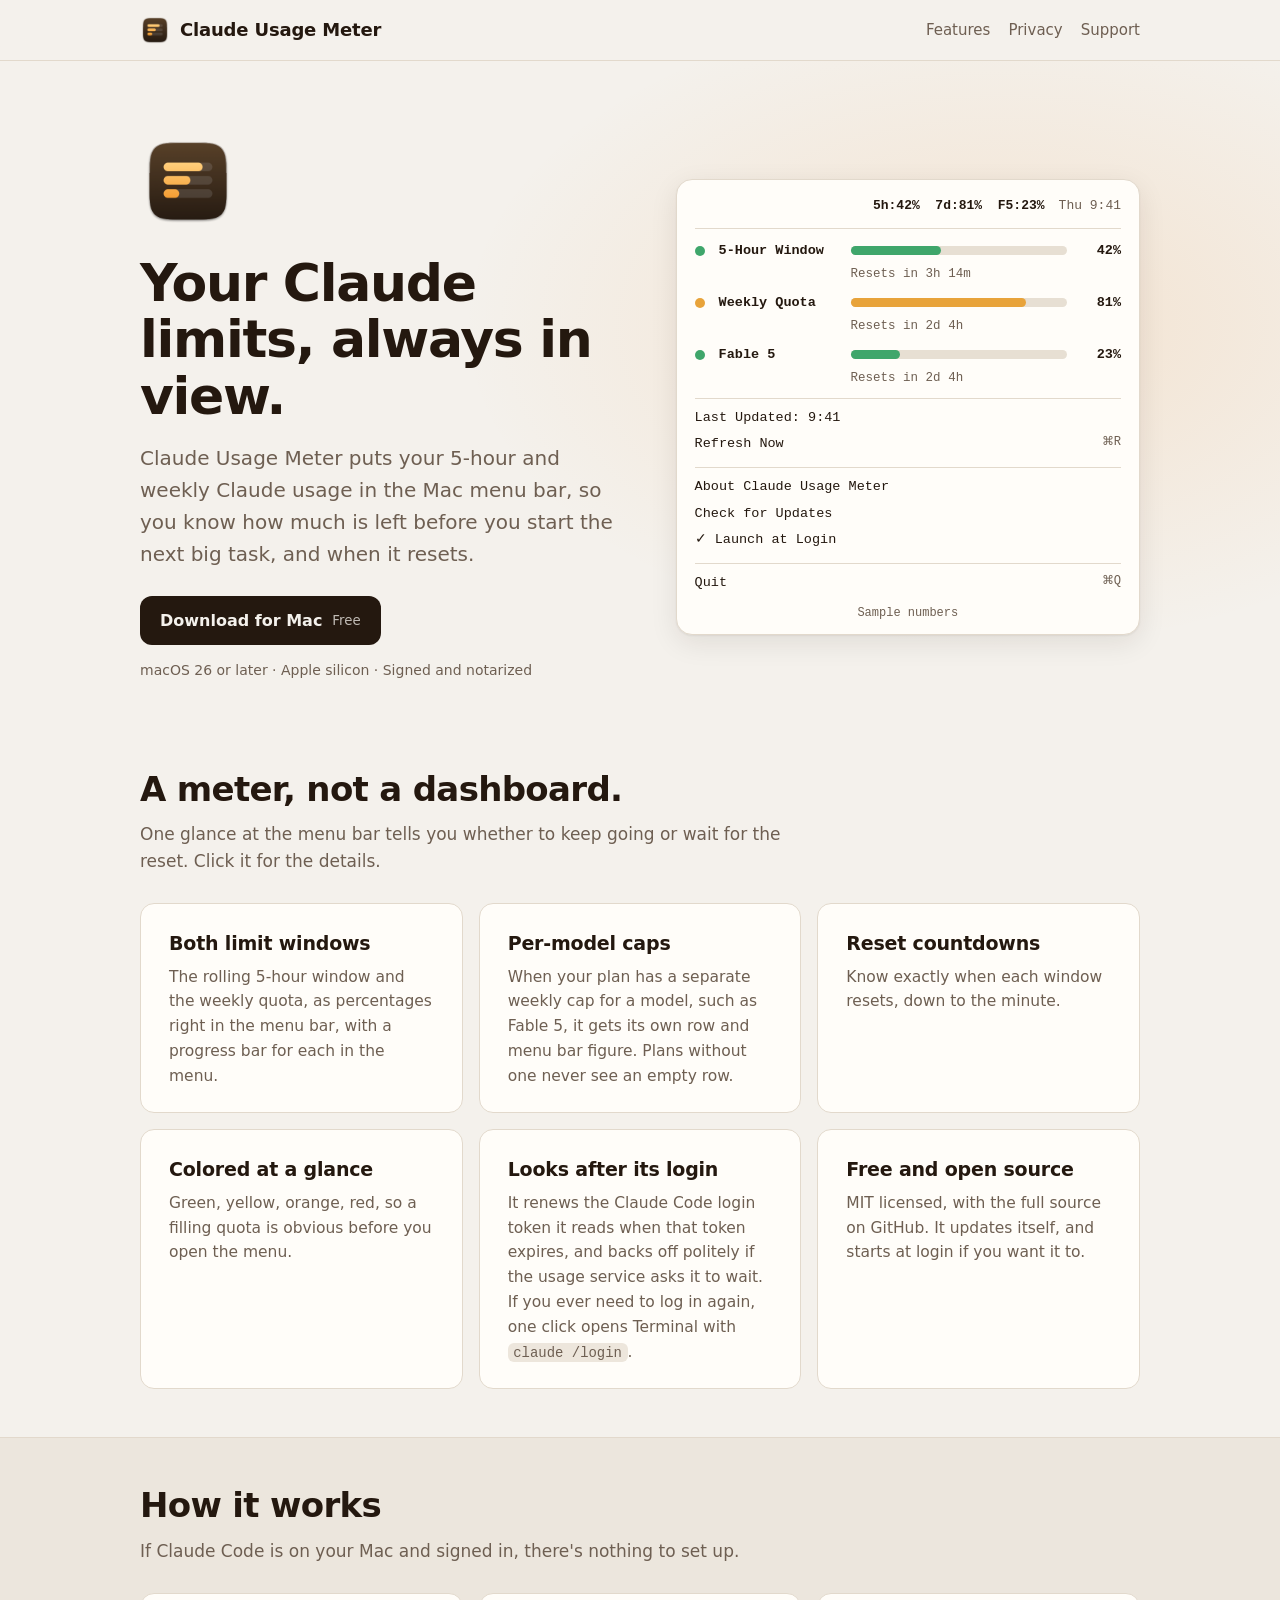
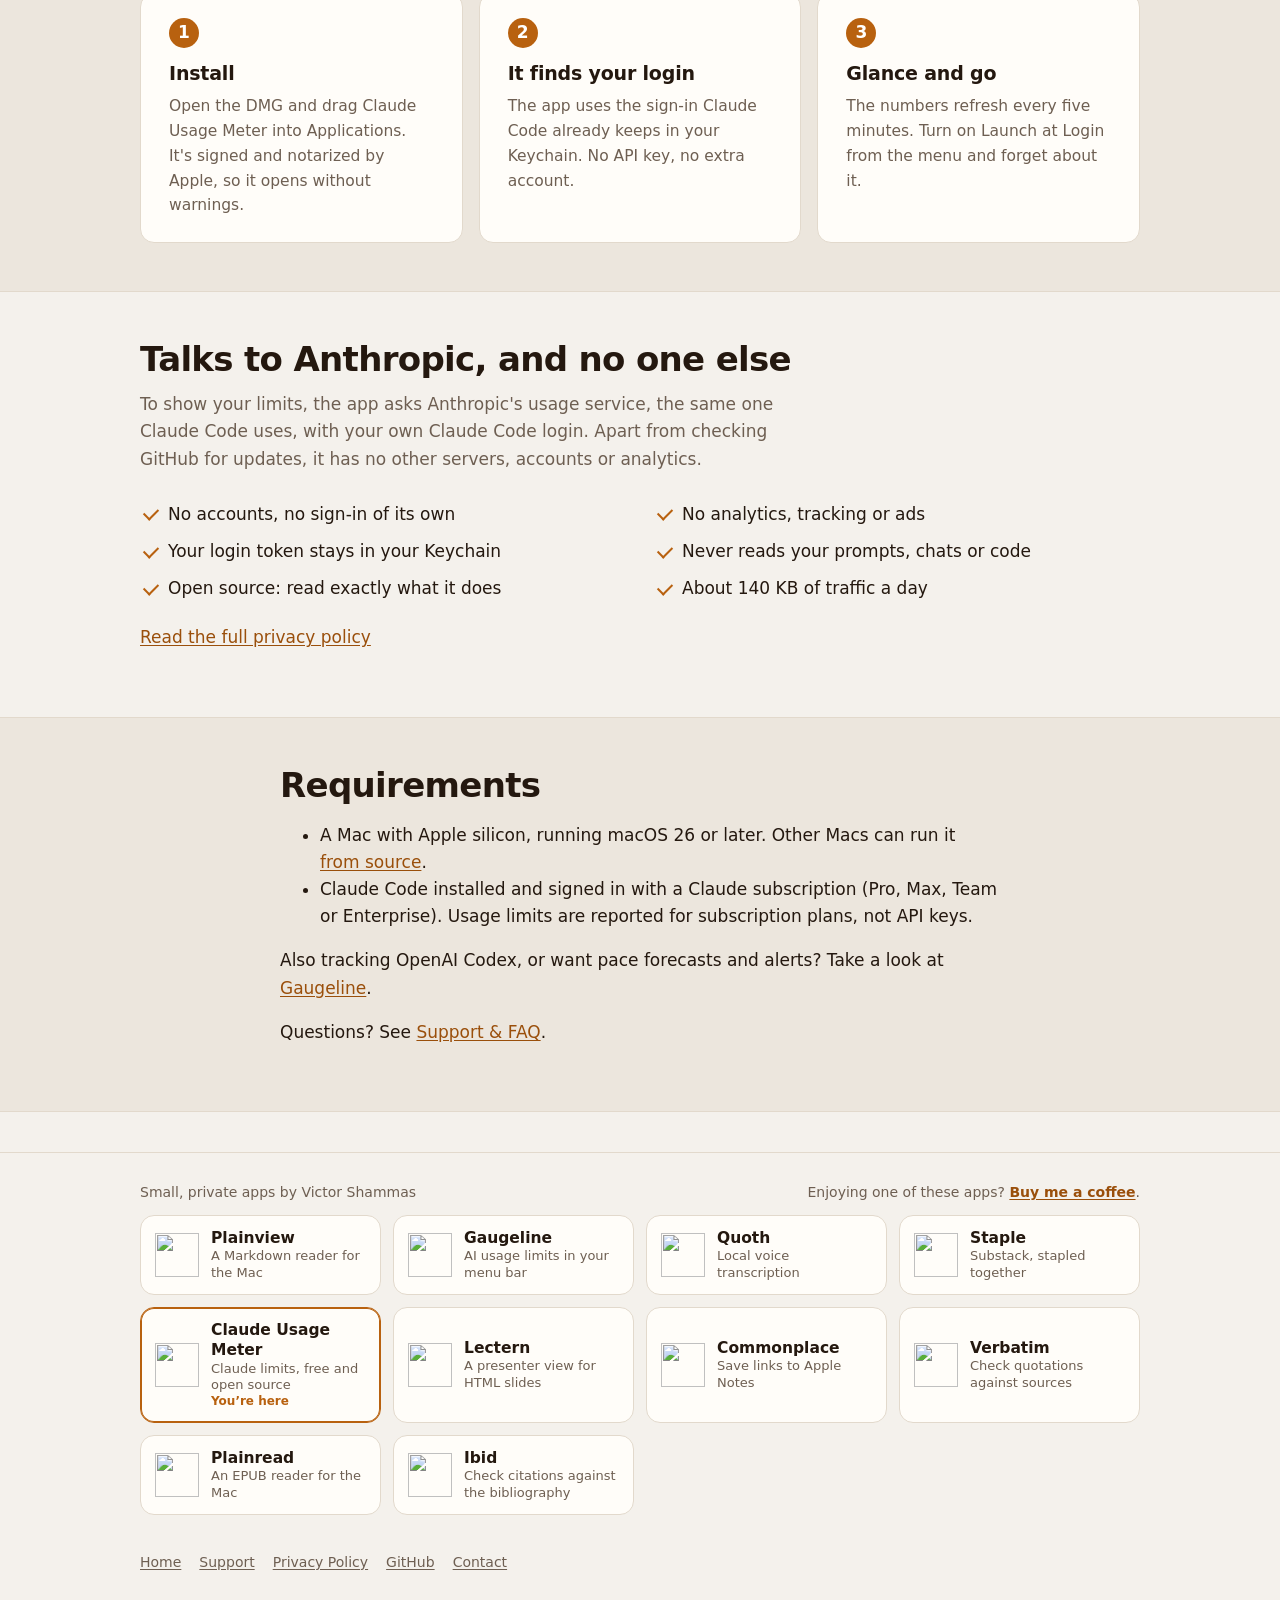
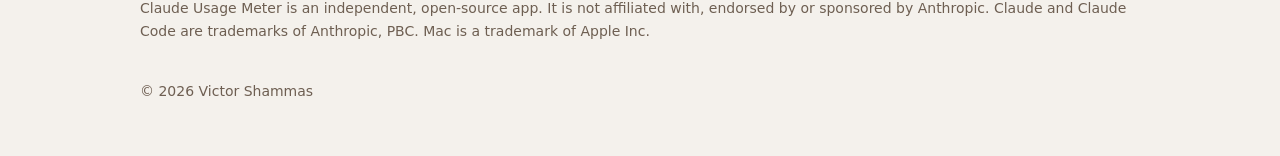
==== commit 4bcbf298: "App bar: add Ibid Co-Authored-By: Claude Opus 5.5 <noreply@anthropic.com>" ====
--- a/docs/index.html
+++ b/docs/index.html
@@ -132,6 +132,7 @@
       <a class="app-tile" href="https://victorshammas.com/commonplace/"><img src="https://victorshammas.com/commonplace/icon.png" alt="" width="44" height="44"><span><strong>Commonplace</strong><small>Save links to Apple Notes</small></span></a>
       <a class="app-tile" href="https://victorshammas.com/verbatim/"><img src="https://victorshammas.com/verbatim/icon.png" alt="" width="44" height="44"><span><strong>Verbatim</strong><small>Check quotations against sources</small></span></a>
       <a class="app-tile" href="https://victorshammas.com/plainread/"><img src="https://victorshammas.com/plainread/icon.png" alt="" width="44" height="44"><span><strong>Plainread</strong><small>An EPUB reader for the Mac</small></span></a>
+      <a class="app-tile" href="https://victorshammas.com/ibid/"><img src="https://victorshammas.com/ibid/icon.png" alt="" width="44" height="44"><span><strong>Ibid</strong><small>Check citations against the bibliography</small></span></a>
     </div>
   </div>
 </section>
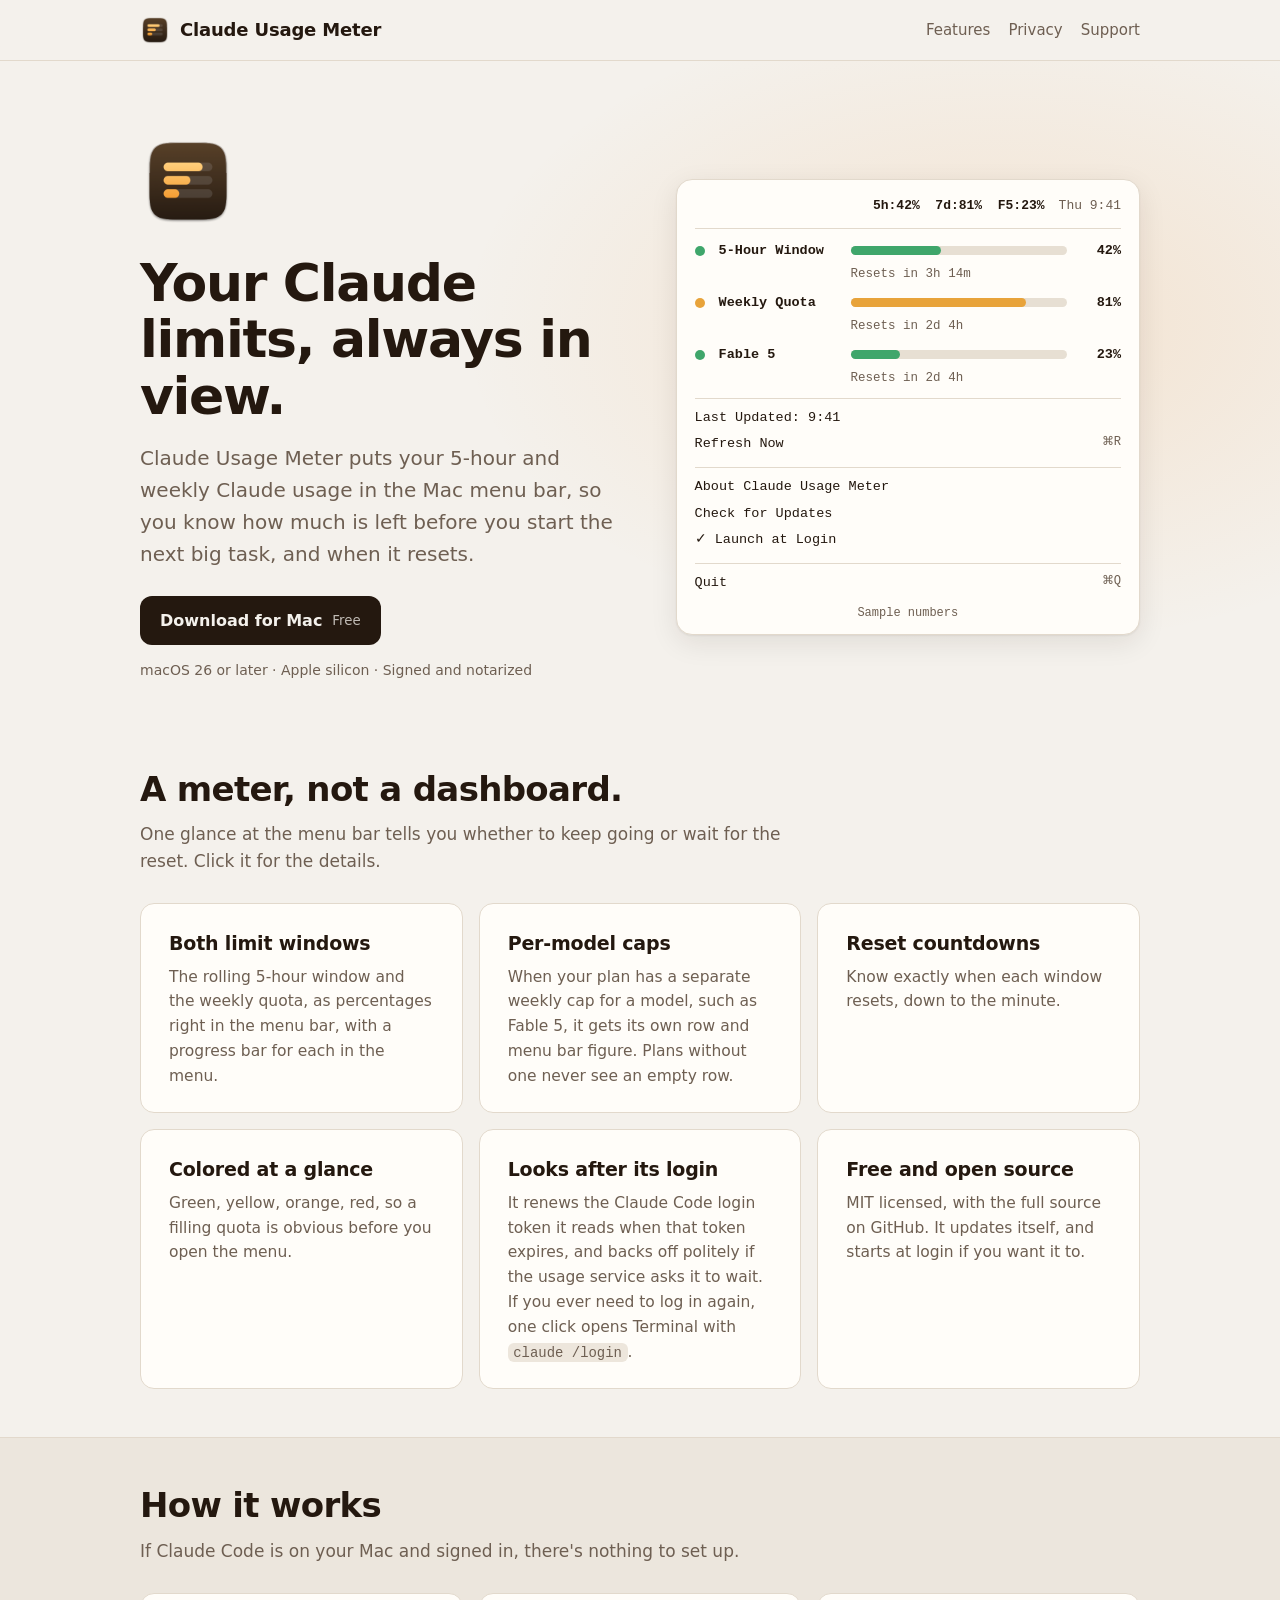
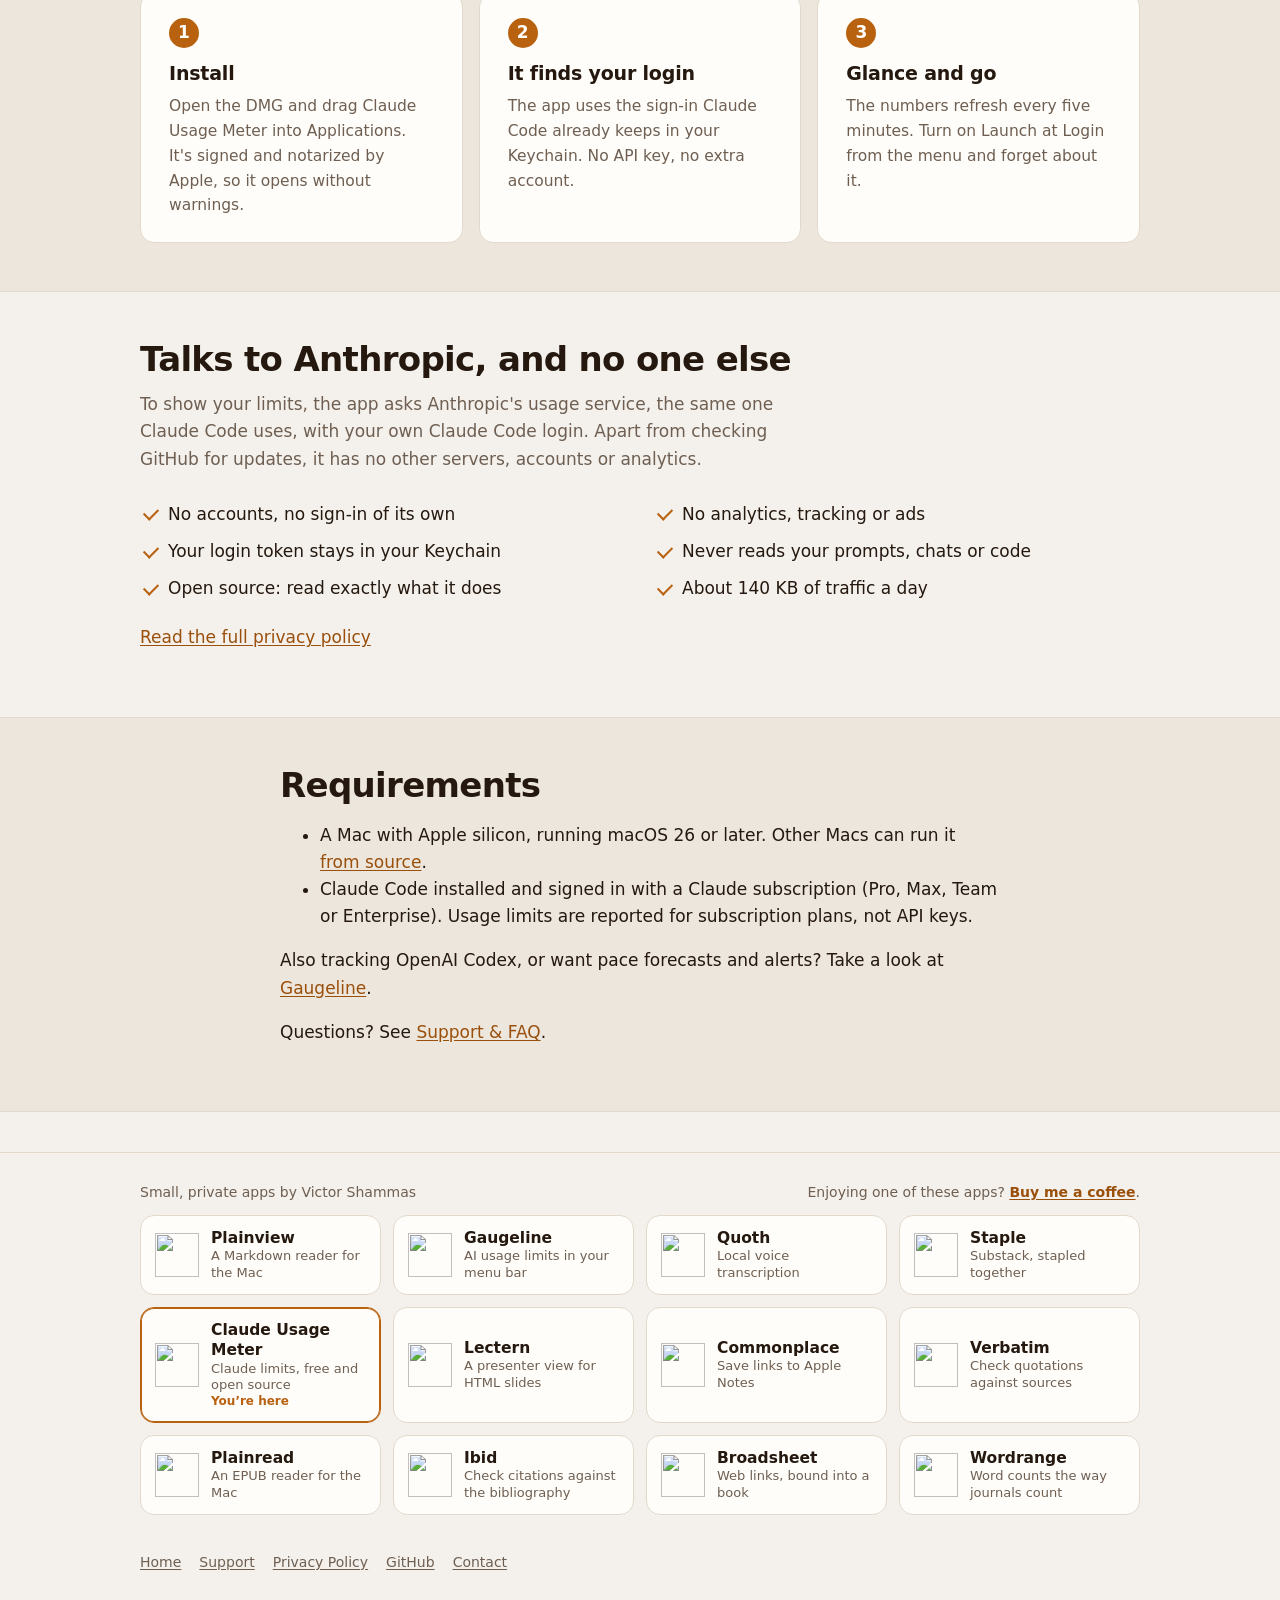
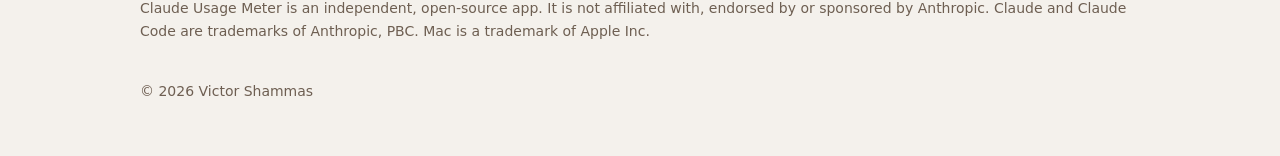
==== commit f12f1735: "Claude Usage Meter: website and releases Co-Authored-By: Claude Opus 5.5 <noreply@anthropic.com> Cla" ====
--- a/docs/index.html
+++ b/docs/index.html
@@ -133,6 +133,8 @@
       <a class="app-tile" href="https://victorshammas.com/verbatim/"><img src="https://victorshammas.com/verbatim/icon.png" alt="" width="44" height="44"><span><strong>Verbatim</strong><small>Check quotations against sources</small></span></a>
       <a class="app-tile" href="https://victorshammas.com/plainread/"><img src="https://victorshammas.com/plainread/icon.png" alt="" width="44" height="44"><span><strong>Plainread</strong><small>An EPUB reader for the Mac</small></span></a>
       <a class="app-tile" href="https://victorshammas.com/ibid/"><img src="https://victorshammas.com/ibid/icon.png" alt="" width="44" height="44"><span><strong>Ibid</strong><small>Check citations against the bibliography</small></span></a>
+      <a class="app-tile" href="https://victorshammas.com/broadsheet/"><img src="https://victorshammas.com/broadsheet/icon.png" alt="" width="44" height="44"><span><strong>Broadsheet</strong><small>Web links, bound into a book</small></span></a>
+      <a class="app-tile" href="https://victorshammas.com/wordrange/"><img src="https://victorshammas.com/wordrange/icon.png" alt="" width="44" height="44"><span><strong>Wordrange</strong><small>Word counts the way journals count</small></span></a>
     </div>
   </div>
 </section>
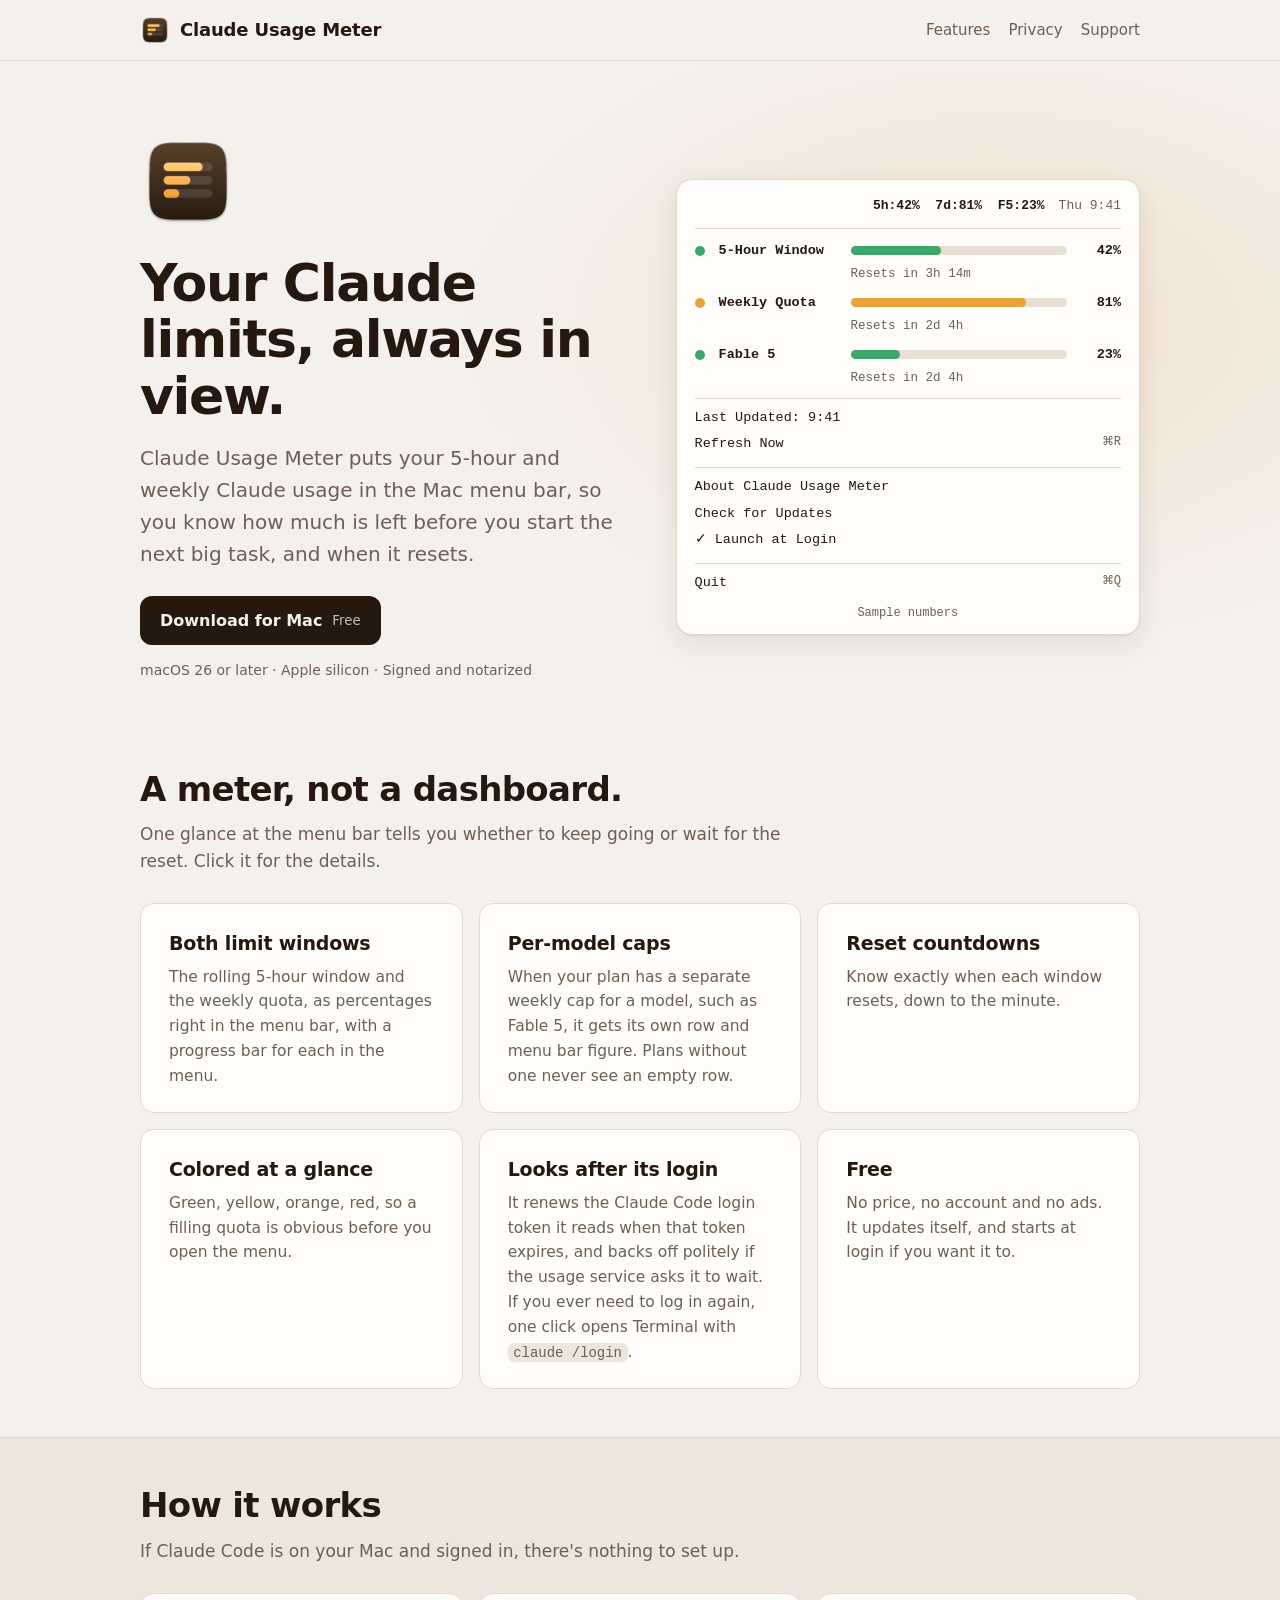
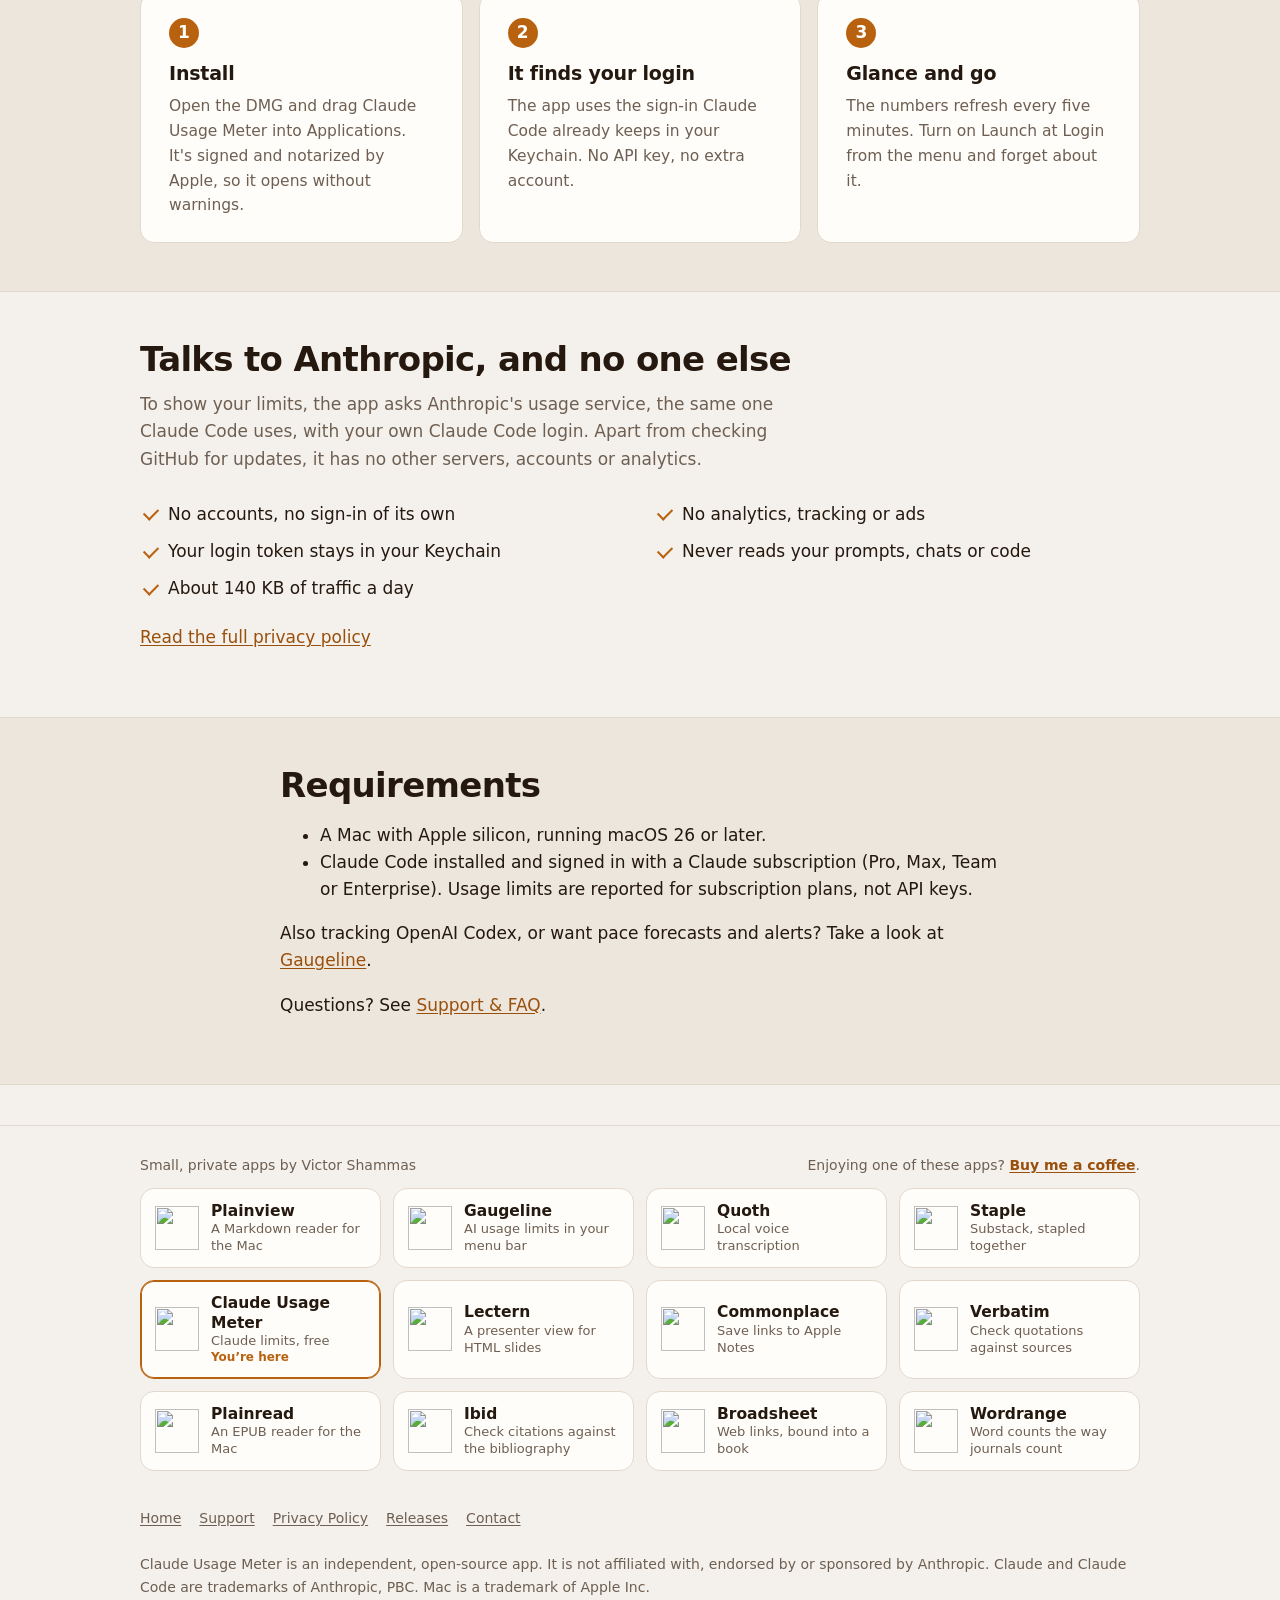
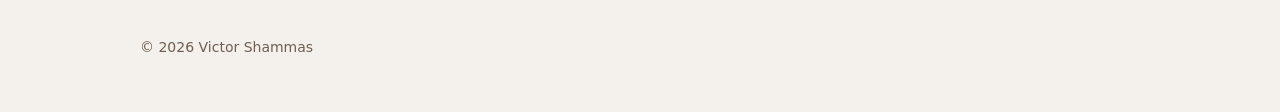
==== commit 91450719: "Free, not open source: the source is private now; no 'run from source'; footer links to Releases Co-" ====
--- a/docs/index.html
+++ b/docs/index.html
@@ -4,10 +4,10 @@
 <meta charset="utf-8">
 <meta name="viewport" content="width=device-width, initial-scale=1">
 <title>Claude Usage Meter: your Claude limits in the Mac menu bar</title>
-<meta name="description" content="Claude Usage Meter is a free, open-source Mac menu bar app that shows your Claude 5-hour and weekly usage limits, with reset countdowns. It uses your existing Claude Code login.">
+<meta name="description" content="Claude Usage Meter is a free Mac menu bar app that shows your Claude 5-hour and weekly usage limits, with reset countdowns. It uses your existing Claude Code login.">
 <meta name="color-scheme" content="light dark">
 <meta property="og:title" content="Claude Usage Meter">
-<meta property="og:description" content="Your Claude usage limits, at a glance in the Mac menu bar. Free and open source.">
+<meta property="og:description" content="Your Claude usage limits, at a glance in the Mac menu bar. Free.">
 <meta property="og:image" content="https://victorshammas.com/claude-usage-meter/icon.png">
 <link rel="icon" type="image/png" href="favicon.png">
 <link rel="apple-touch-icon" href="apple-touch-icon.png">
@@ -70,7 +70,7 @@
         <div class="card"><h3>Reset countdowns</h3><p>Know exactly when each window resets, down to the minute.</p></div>
         <div class="card"><h3>Colored at a glance</h3><p>Green, yellow, orange, red, so a filling quota is obvious before you open the menu.</p></div>
         <div class="card"><h3>Looks after its login</h3><p>It renews the Claude Code login token it reads when that token expires, and backs off politely if the usage service asks it to wait. If you ever need to log in again, one click opens Terminal with <code>claude /login</code>.</p></div>
-        <div class="card"><h3>Free and open source</h3><p>MIT licensed, with the full source on GitHub. It updates itself, and starts at login if you want it to.</p></div>
+        <div class="card"><h3>Free</h3><p>No price, no account and no ads. It updates itself, and starts at login if you want it to.</p></div>
       </div>
     </div>
   </section>
@@ -96,7 +96,6 @@
         <li>No analytics, tracking or ads</li>
         <li>Your login token stays in your Keychain</li>
         <li>Never reads your prompts, chats or code</li>
-        <li>Open source: read exactly what it does</li>
         <li>About 140 KB of traffic a day</li>
       </ul>
       <p style="margin-top:22px"><a href="privacy.html">Read the full privacy policy</a></p>
@@ -107,7 +106,7 @@
     <div class="wrap narrow">
       <h2>Requirements</h2>
       <ul>
-        <li>A Mac with Apple silicon, running macOS 26 or later. Other Macs can run it <a href="https://github.com/victor-shammas/claude-usage-meter#run-from-source">from source</a>.</li>
+        <li>A Mac with Apple silicon, running macOS 26 or later.</li>
         <li>Claude Code installed and signed in with a Claude subscription (Pro, Max, Team or Enterprise). Usage limits are reported for subscription plans, not API keys.</li>
       </ul>
       <p>Also tracking OpenAI Codex, or want pace forecasts and alerts? Take a look at <a href="https://victorshammas.com/gaugeline/">Gaugeline</a>.</p>
@@ -127,7 +126,7 @@
       <a class="app-tile" href="https://victorshammas.com/gaugeline/"><img src="https://victorshammas.com/gaugeline/icon.png" alt="" width="44" height="44"><span><strong>Gaugeline</strong><small>AI usage limits in your menu bar</small></span></a>
       <a class="app-tile" href="https://victorshammas.com/quoth/"><img src="https://victorshammas.com/quoth/icon.png" alt="" width="44" height="44"><span><strong>Quoth</strong><small>Local voice transcription</small></span></a>
       <a class="app-tile" href="https://victorshammas.com/staple/"><img src="https://victorshammas.com/staple/icon.png" alt="" width="44" height="44"><span><strong>Staple</strong><small>Substack, stapled together</small></span></a>
-      <a class="app-tile current" aria-current="page" href="https://victorshammas.com/claude-usage-meter/"><img src="https://victorshammas.com/claude-usage-meter/icon.png" alt="" width="44" height="44"><span><strong>Claude Usage Meter</strong><small>Claude limits, free and open source</small><em>You’re here</em></span></a>
+      <a class="app-tile current" aria-current="page" href="https://victorshammas.com/claude-usage-meter/"><img src="https://victorshammas.com/claude-usage-meter/icon.png" alt="" width="44" height="44"><span><strong>Claude Usage Meter</strong><small>Claude limits, free</small><em>You’re here</em></span></a>
       <a class="app-tile" href="https://victorshammas.com/lectern/"><img src="https://victorshammas.com/lectern/icon.png" alt="" width="44" height="44"><span><strong>Lectern</strong><small>A presenter view for HTML slides</small></span></a>
       <a class="app-tile" href="https://victorshammas.com/commonplace/"><img src="https://victorshammas.com/commonplace/icon.png" alt="" width="44" height="44"><span><strong>Commonplace</strong><small>Save links to Apple Notes</small></span></a>
       <a class="app-tile" href="https://victorshammas.com/verbatim/"><img src="https://victorshammas.com/verbatim/icon.png" alt="" width="44" height="44"><span><strong>Verbatim</strong><small>Check quotations against sources</small></span></a>
@@ -141,7 +140,7 @@
 
 <footer>
   <div class="wrap">
-    <nav aria-label="Footer"><a href="./">Home</a><a href="support.html">Support</a><a href="privacy.html">Privacy Policy</a><a href="https://github.com/victor-shammas/claude-usage-meter">GitHub</a><a href="mailto:contact+claude-usage-meter@victorshammas.com">Contact</a></nav>
+    <nav aria-label="Footer"><a href="./">Home</a><a href="support.html">Support</a><a href="privacy.html">Privacy Policy</a><a href="https://github.com/victor-shammas/claude-usage-meter/releases">Releases</a><a href="mailto:contact+claude-usage-meter@victorshammas.com">Contact</a></nav>
     <p>Claude Usage Meter is an independent, open-source app. It is not affiliated with, endorsed by or sponsored by Anthropic. Claude and Claude Code are trademarks of Anthropic, PBC. Mac is a trademark of Apple Inc.</p>
     <p>© 2026 Victor Shammas</p>
   </div>
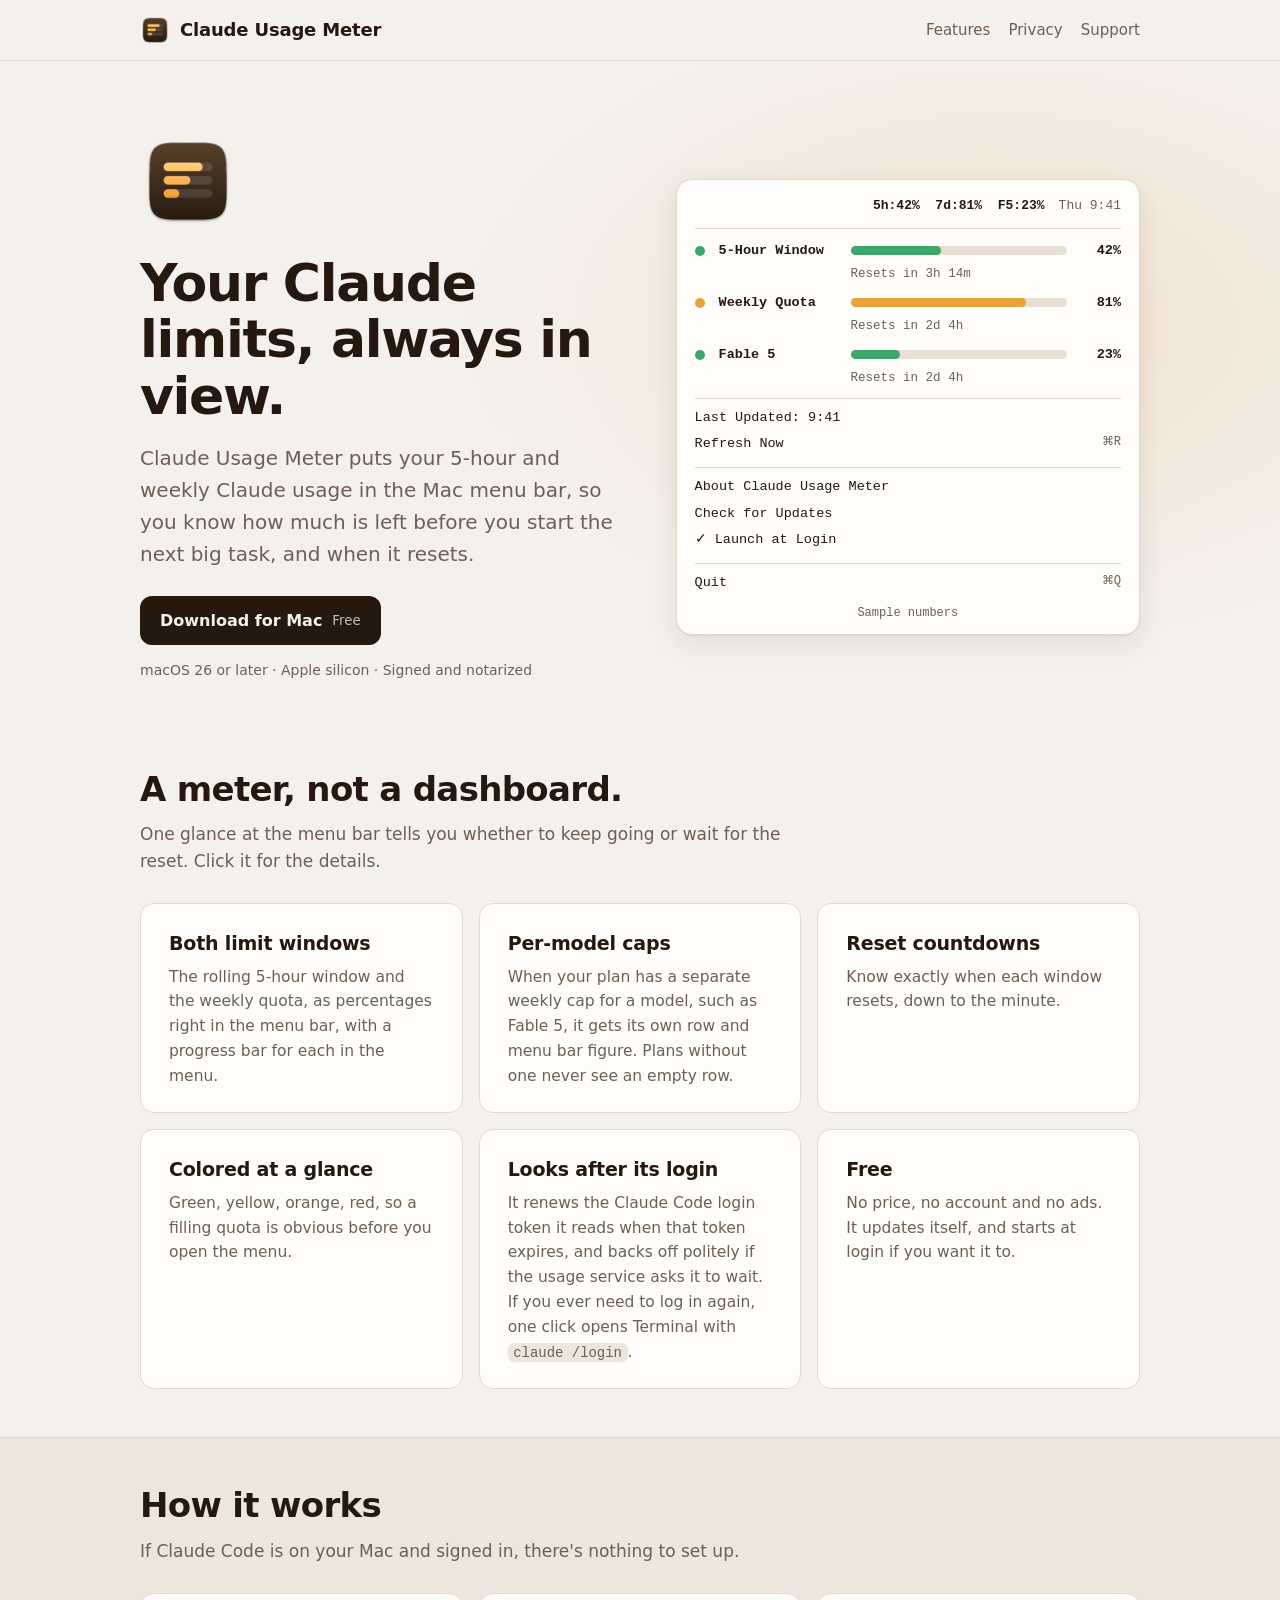
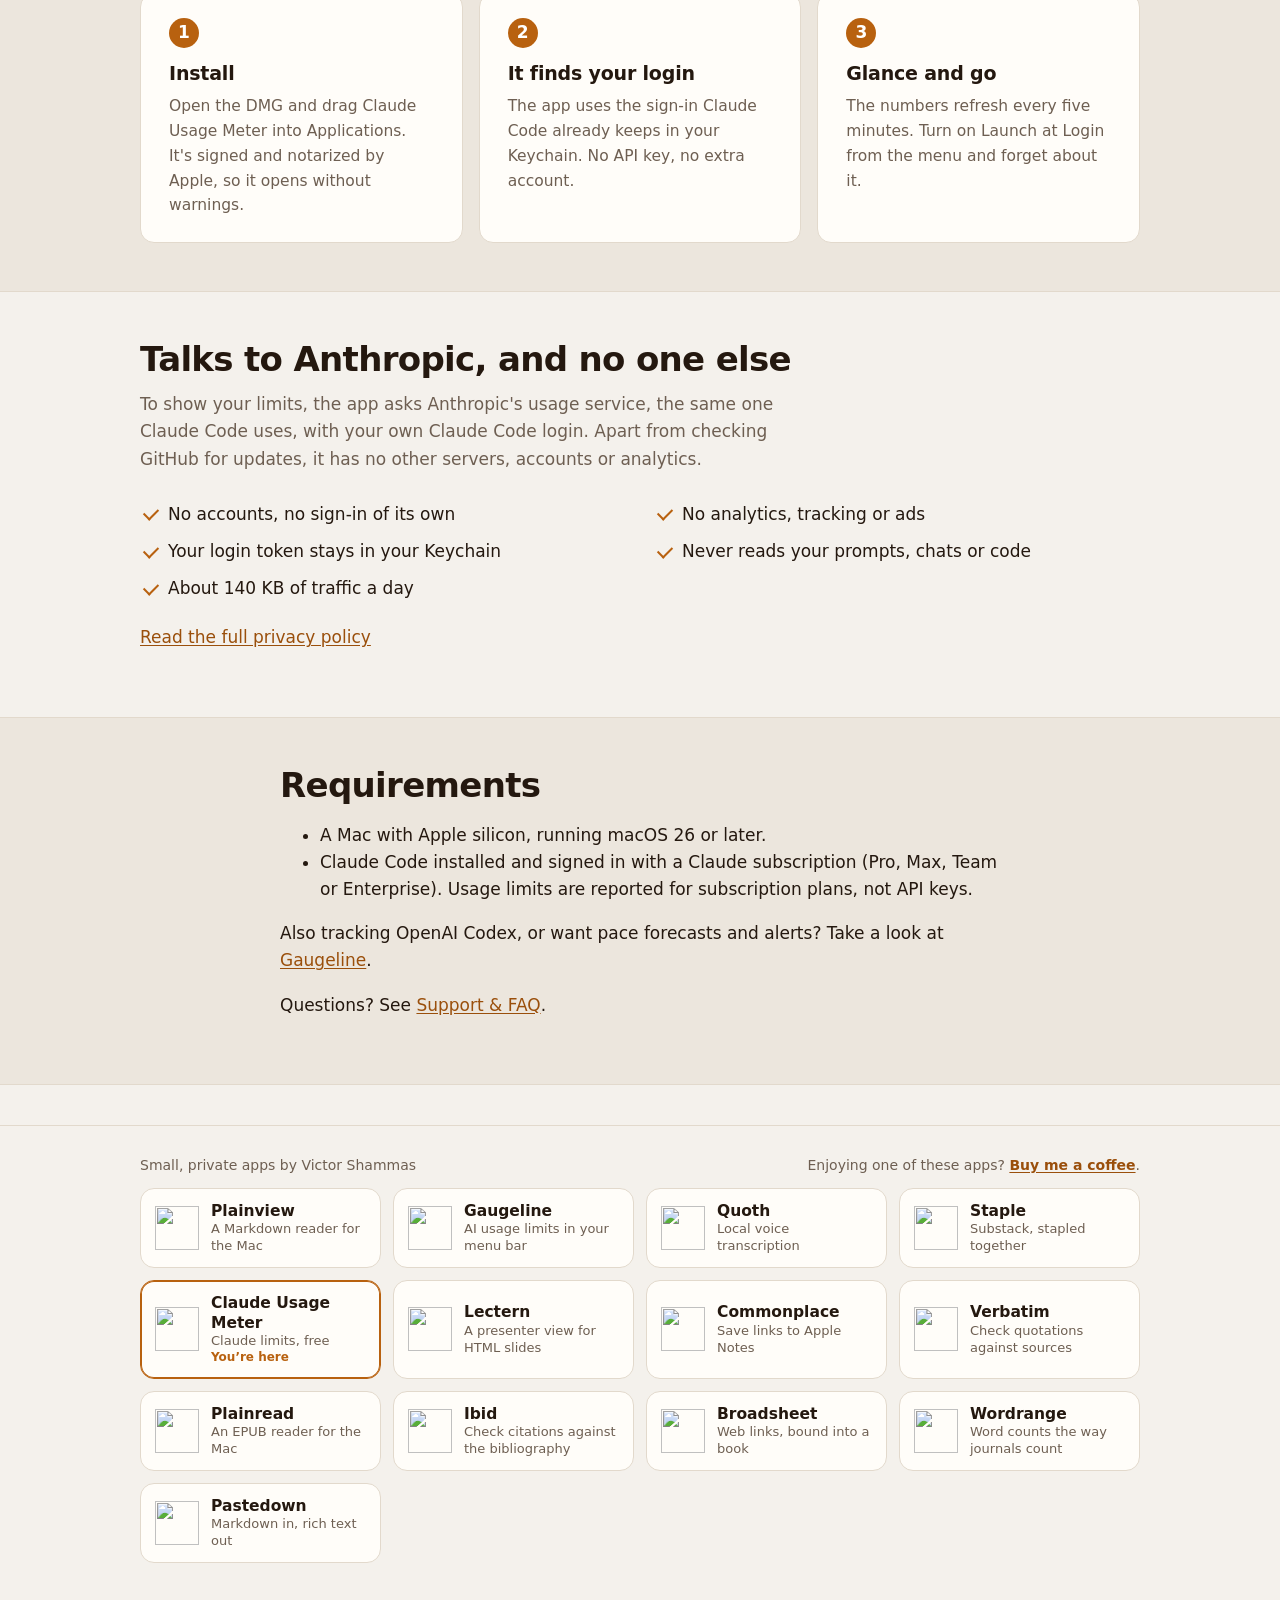
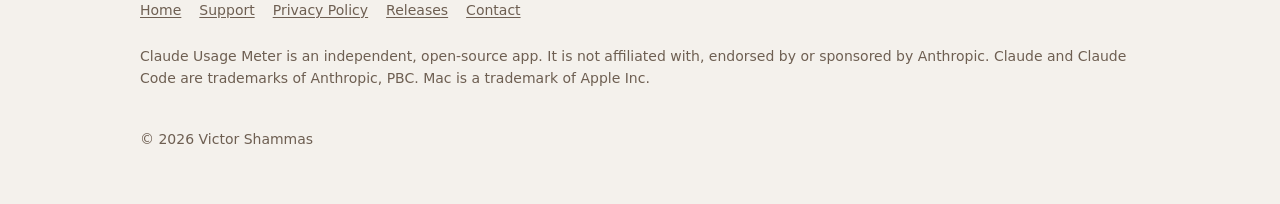
==== commit 6d0f2ff2: "App bar: add Pastedown Co-Authored-By: Claude Fable 5.2 <noreply@anthropic.com>" ====
--- a/docs/index.html
+++ b/docs/index.html
@@ -134,6 +134,7 @@
       <a class="app-tile" href="https://victorshammas.com/ibid/"><img src="https://victorshammas.com/ibid/icon.png" alt="" width="44" height="44"><span><strong>Ibid</strong><small>Check citations against the bibliography</small></span></a>
       <a class="app-tile" href="https://victorshammas.com/broadsheet/"><img src="https://victorshammas.com/broadsheet/icon.png" alt="" width="44" height="44"><span><strong>Broadsheet</strong><small>Web links, bound into a book</small></span></a>
       <a class="app-tile" href="https://victorshammas.com/wordrange/"><img src="https://victorshammas.com/wordrange/icon.png" alt="" width="44" height="44"><span><strong>Wordrange</strong><small>Word counts the way journals count</small></span></a>
+      <a class="app-tile" href="https://victorshammas.com/pastedown/"><img src="https://victorshammas.com/pastedown/icon.png" alt="" width="44" height="44"><span><strong>Pastedown</strong><small>Markdown in, rich text out</small></span></a>
     </div>
   </div>
 </section>
